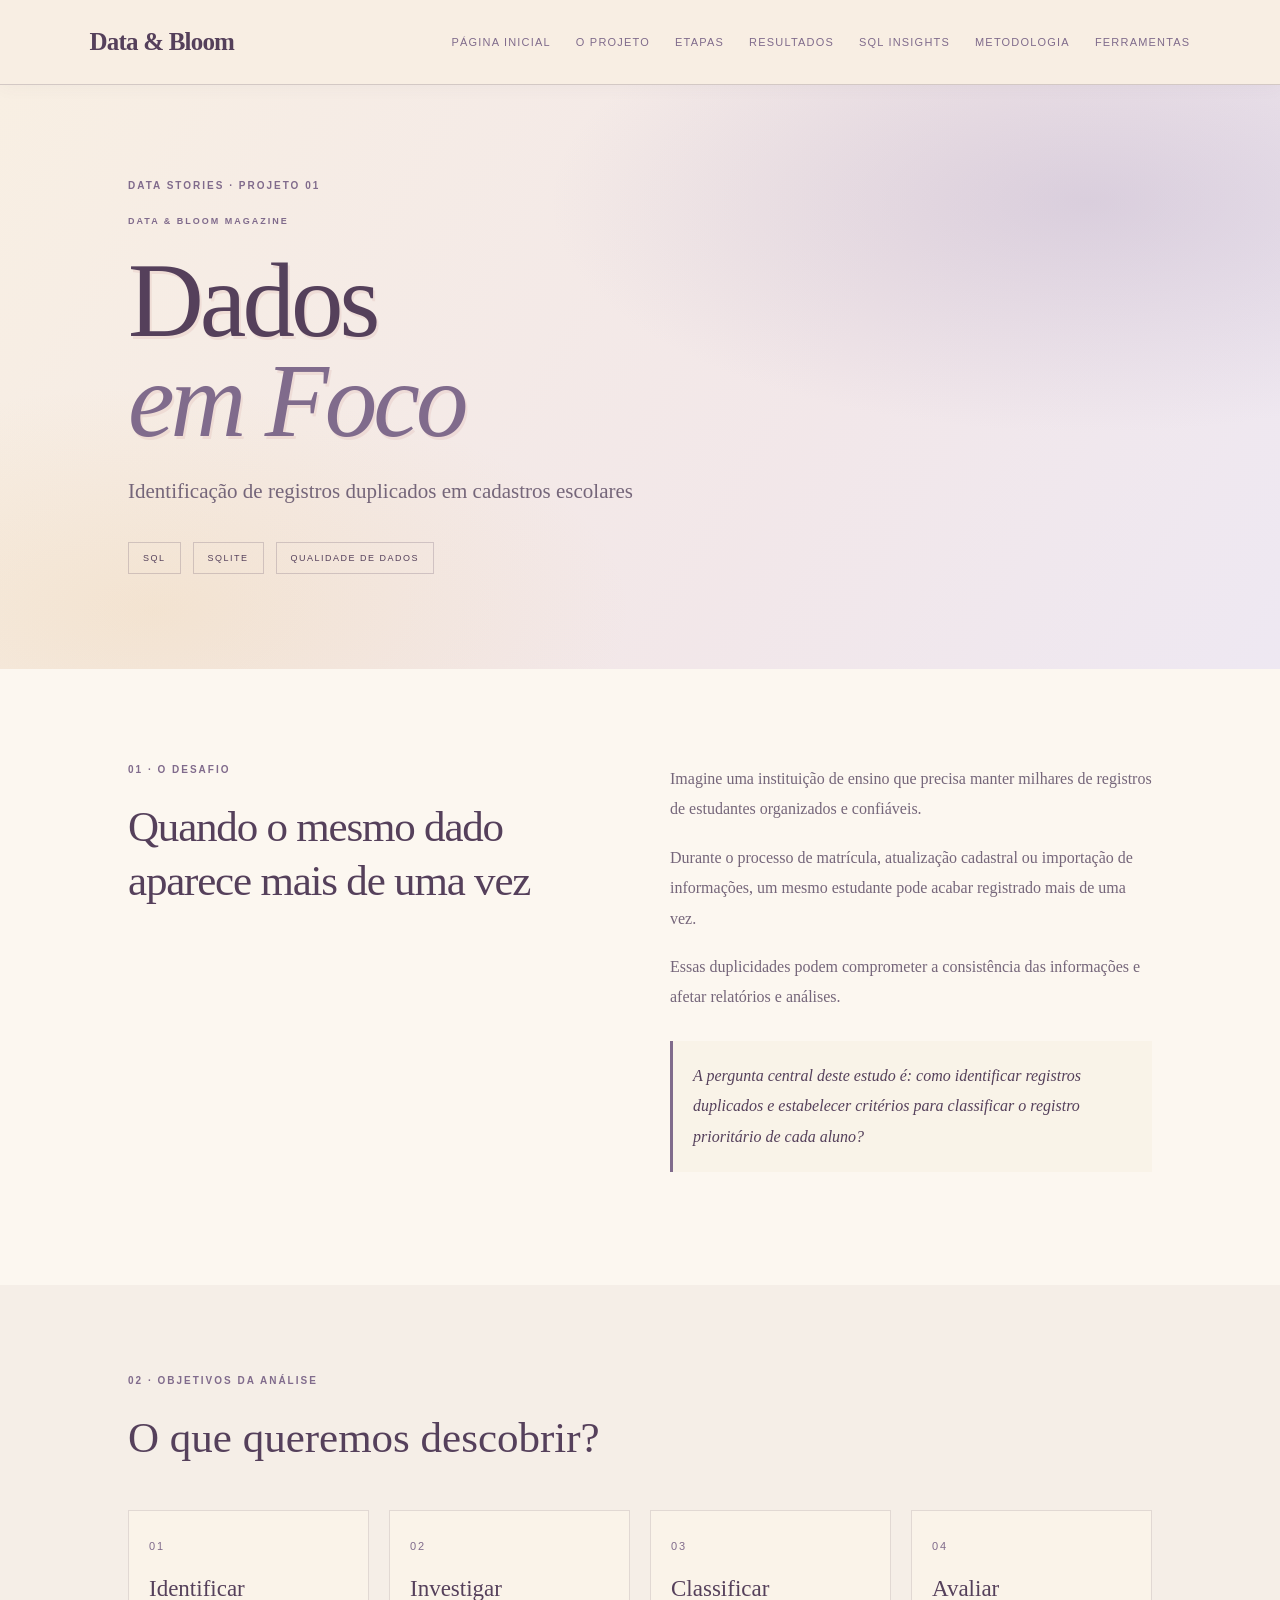
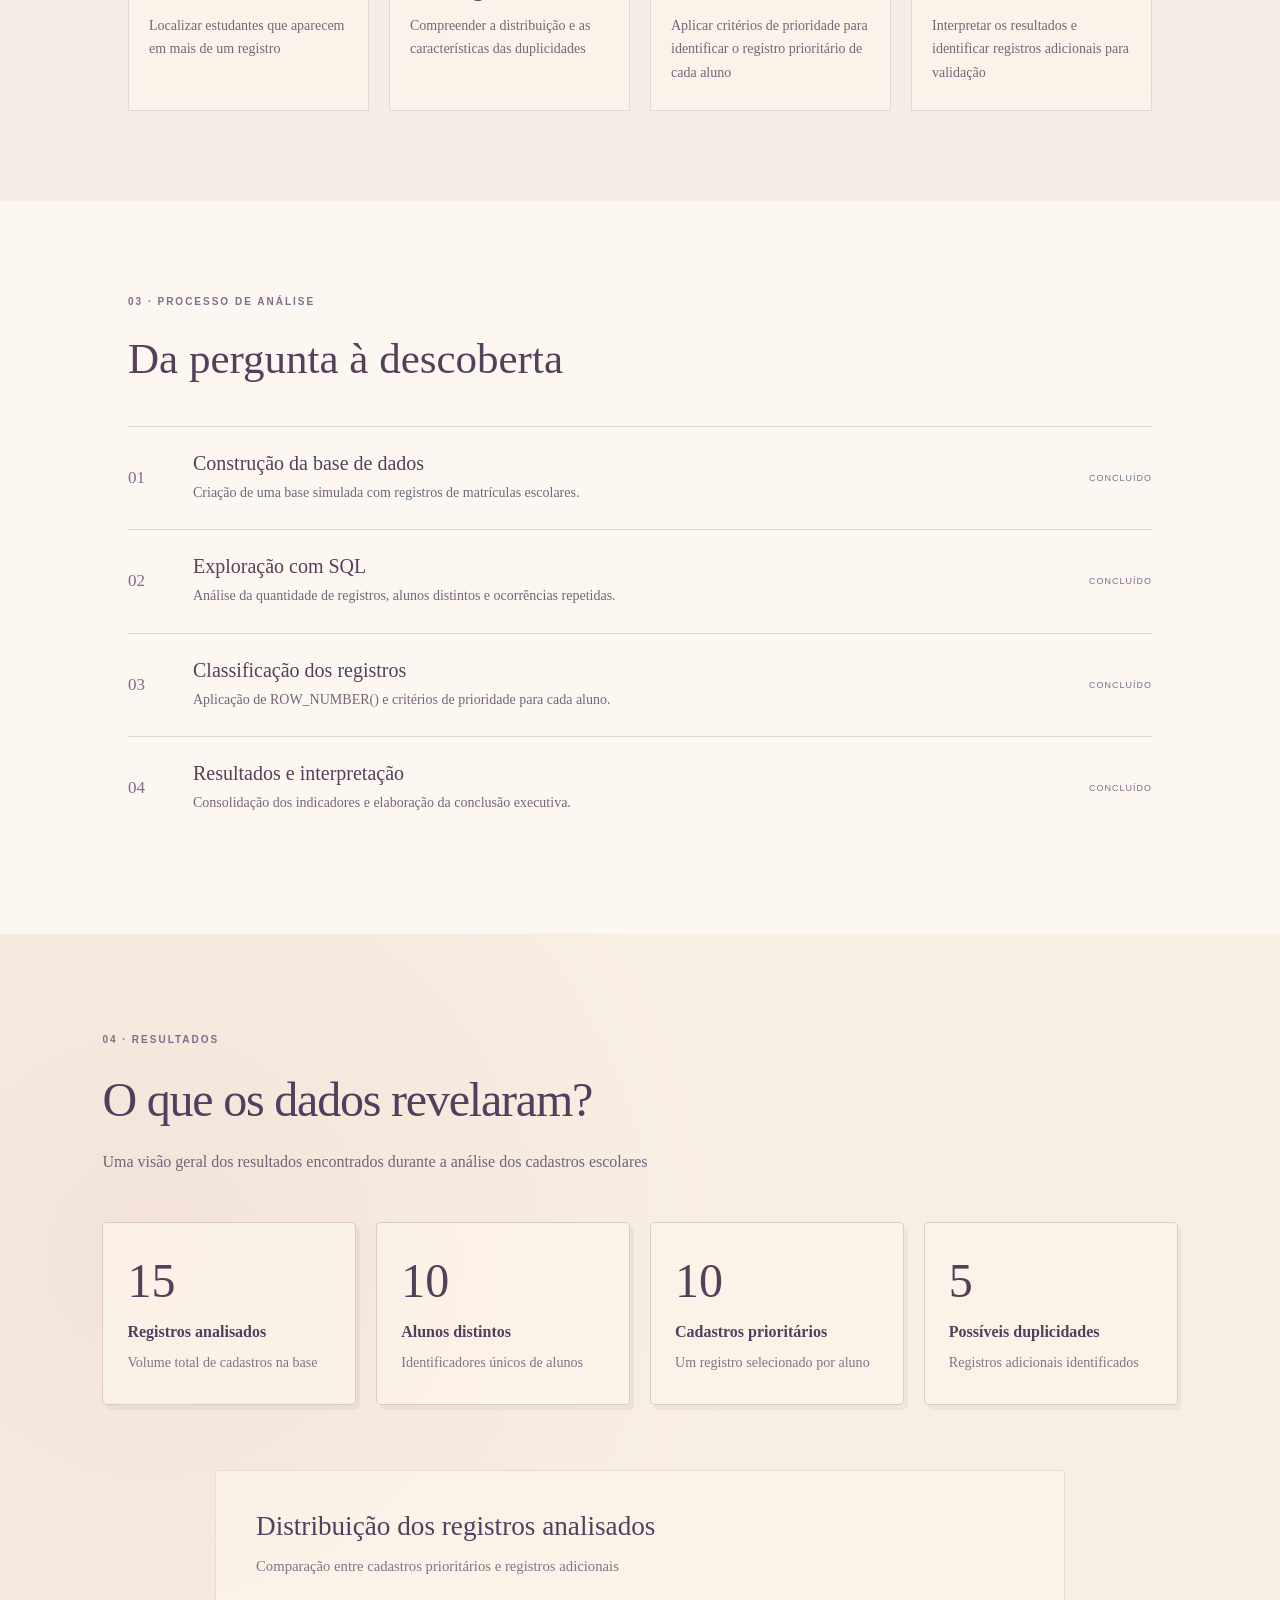
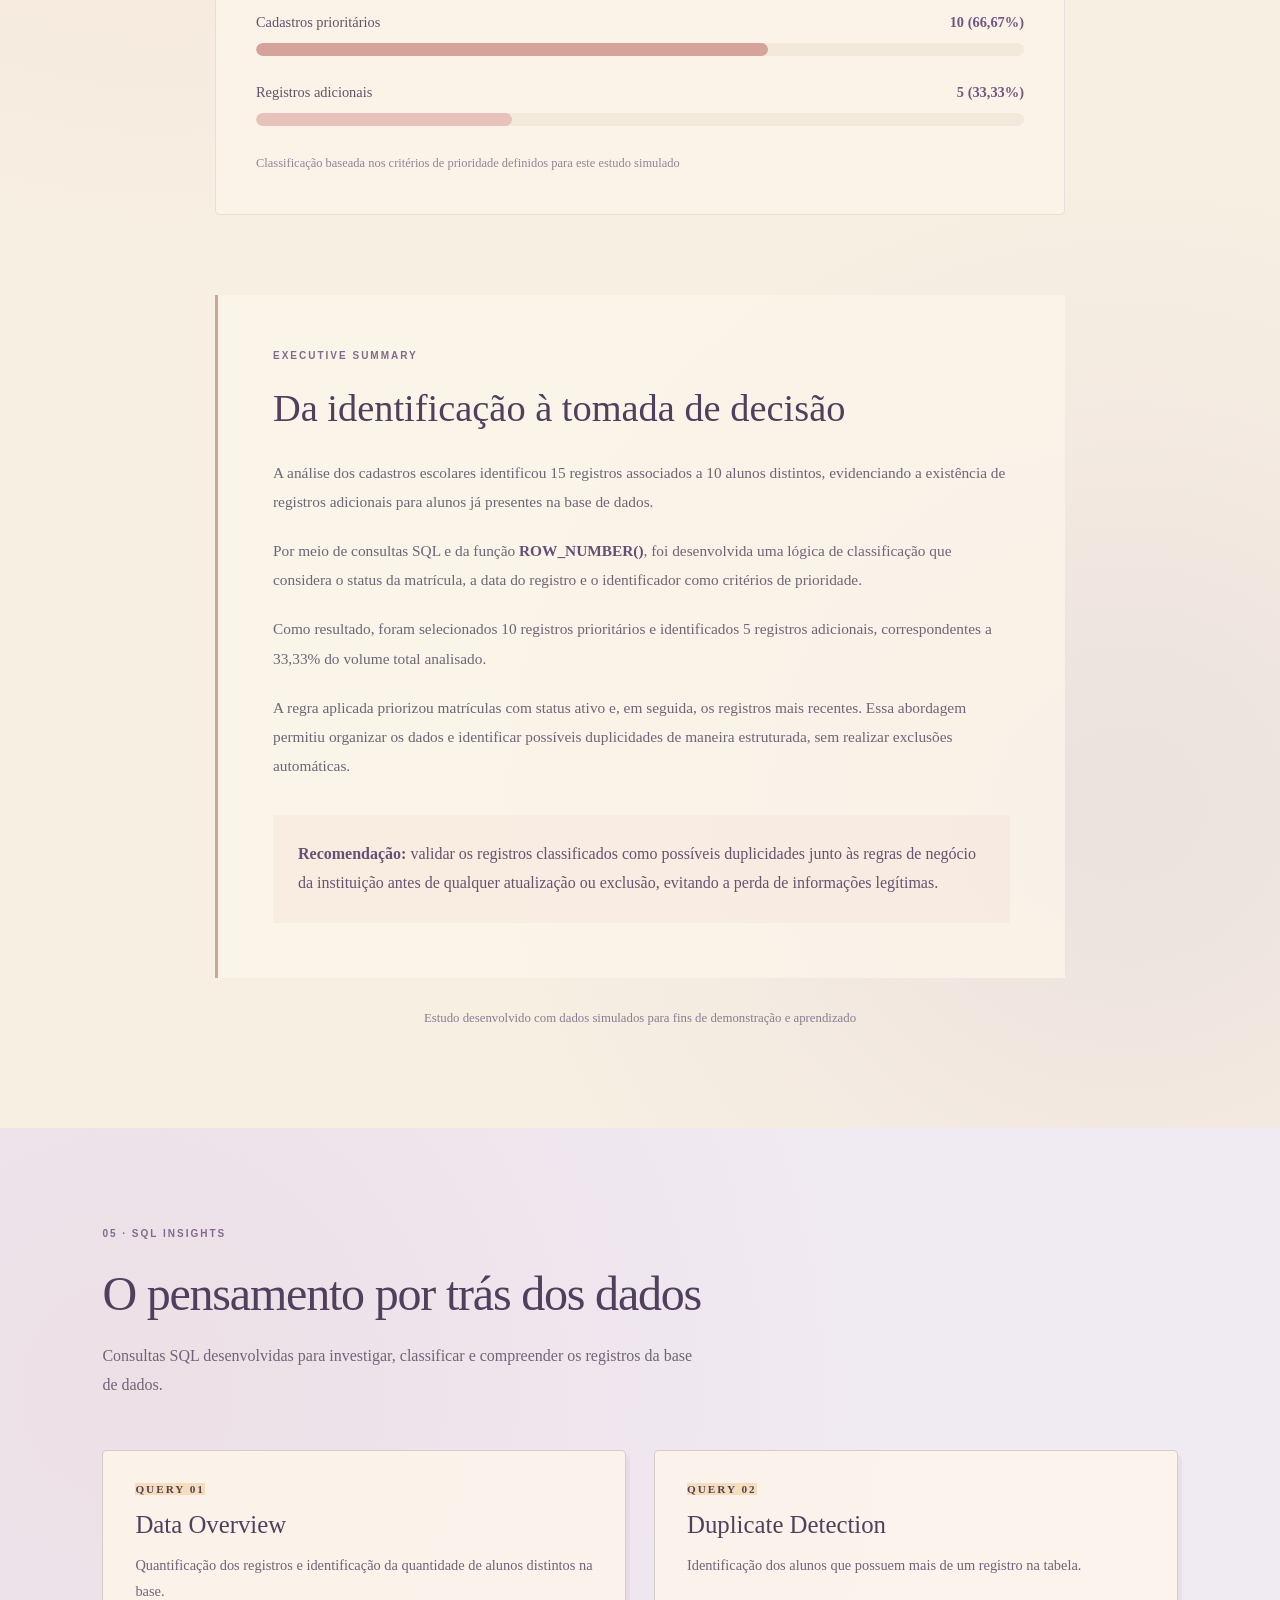
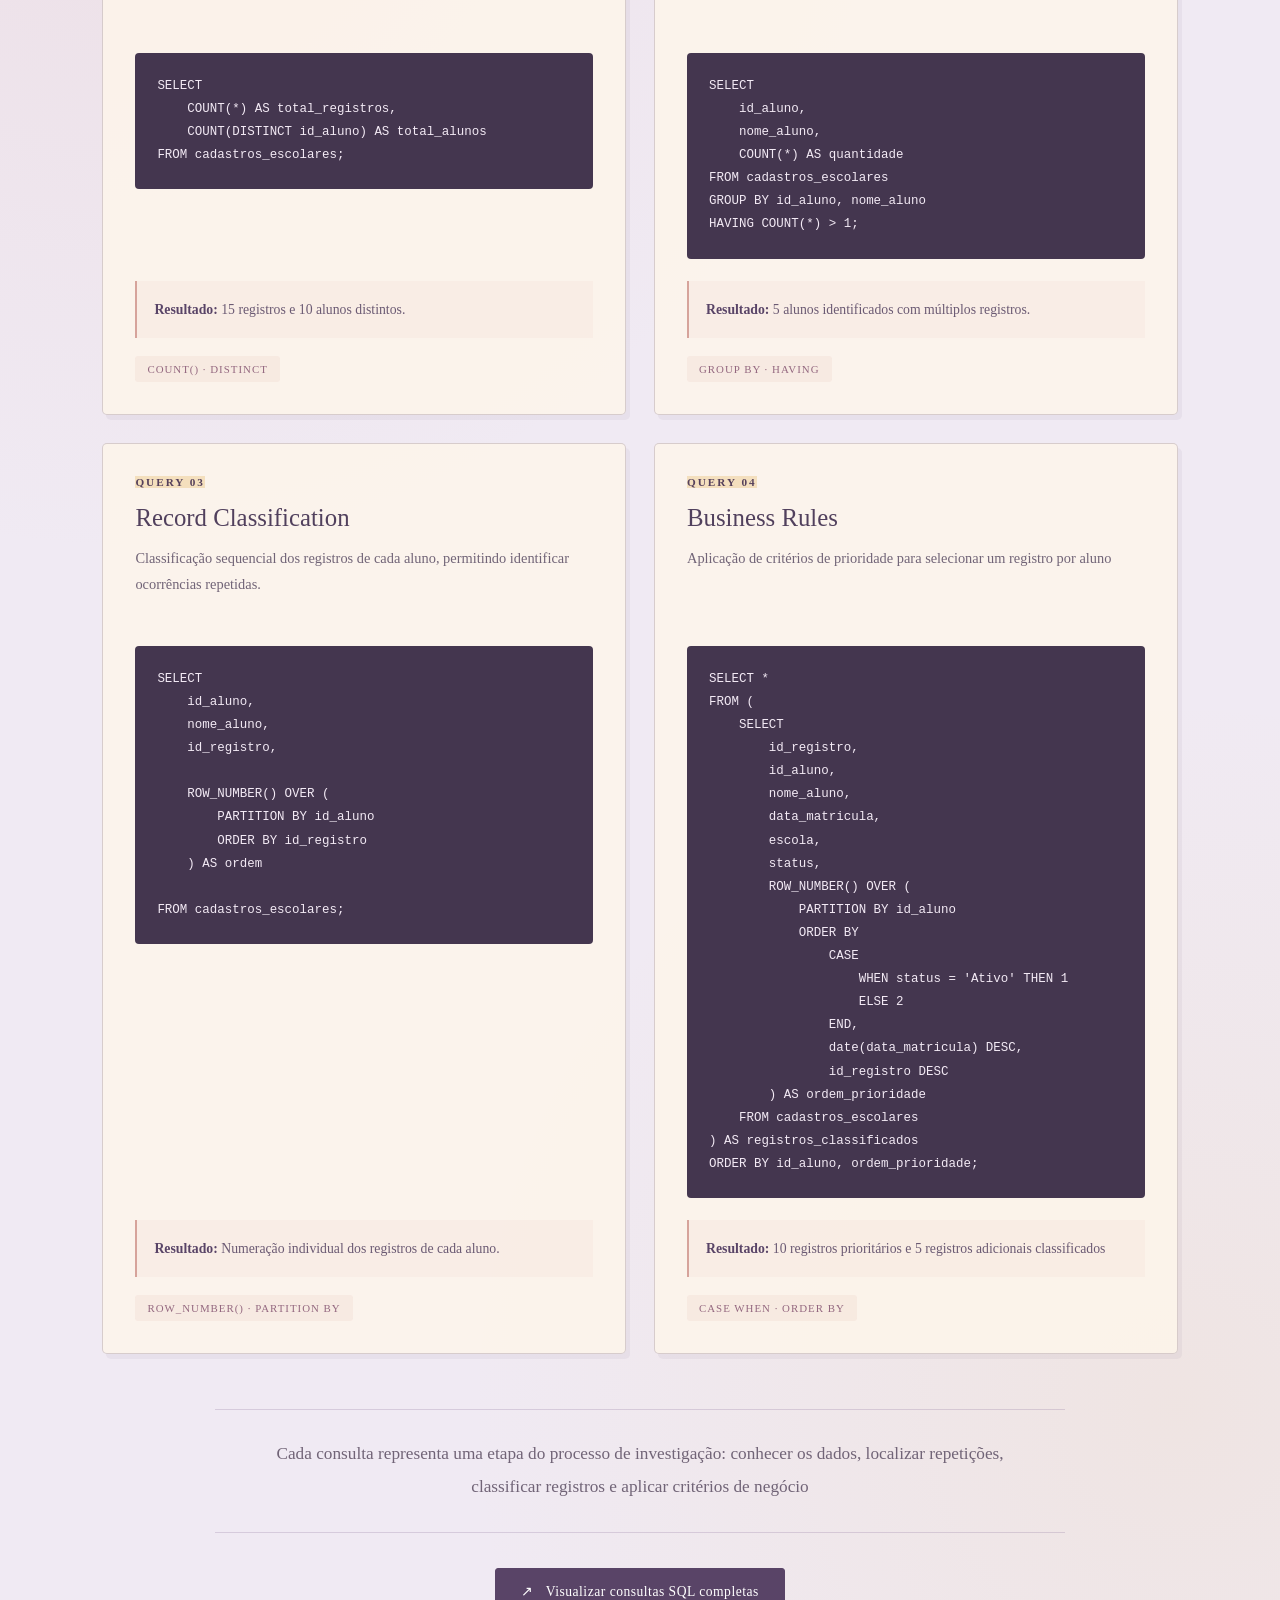
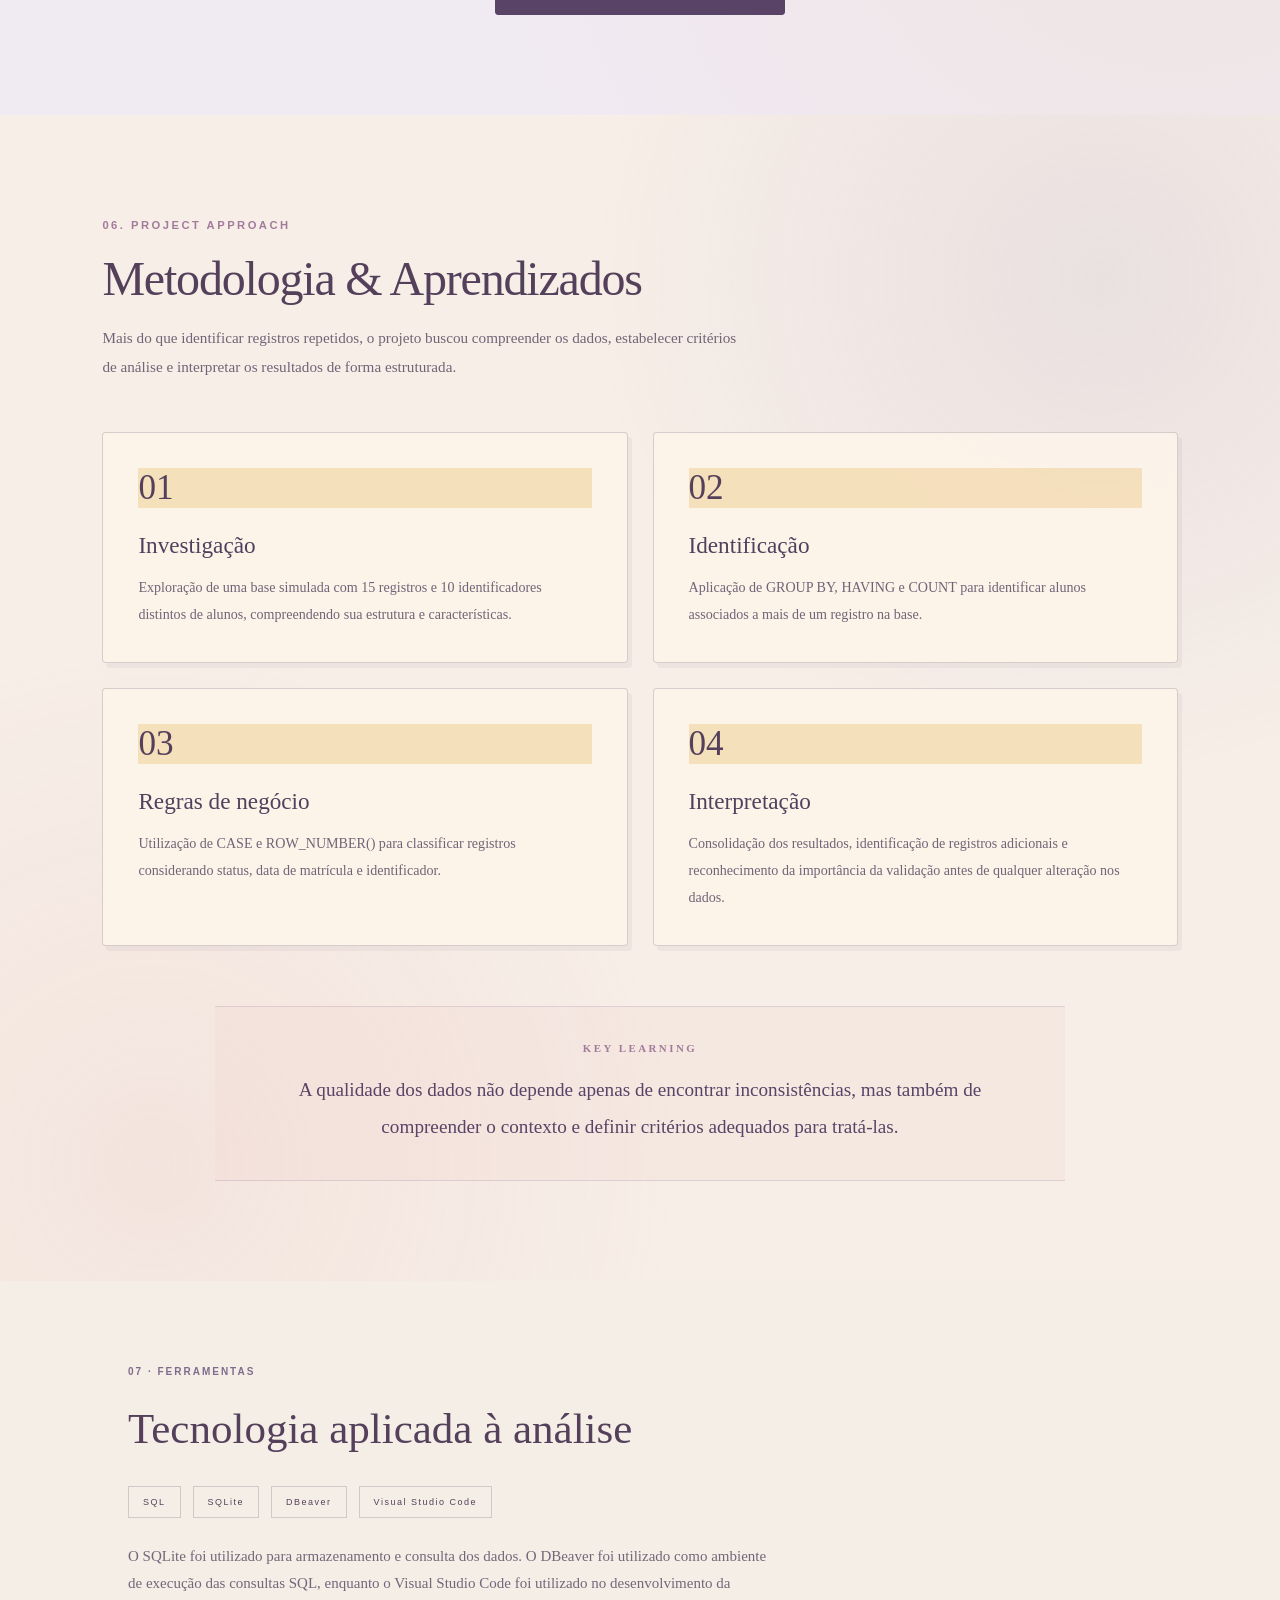
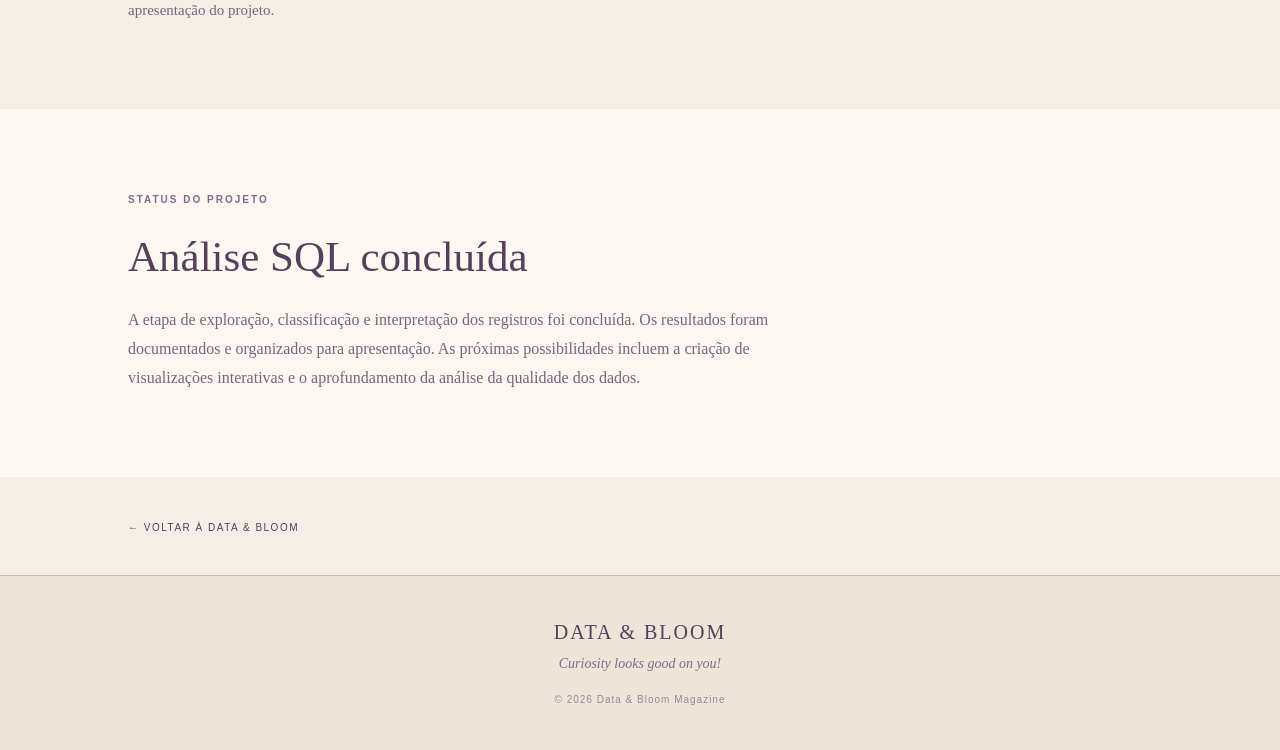
==== projeto-duplicidades.html @ 2b34f1ab "Publicação inicial do Portfolio - Data & Bloom" ====
<!DOCTYPE html>
<html lang="pt-BR">
<head>
    <meta charset="UTF-8">
    <meta name="viewport" content="width=device-width, initial-scale=1.0">

    <title>Dados em Foco | Data & Bloom</title>

    <link rel="stylesheet" href="style.css">
</head>

<body>

    <!-- CABEÇALHO -->
    <header class="header">
        <a href="index.html" class="logo">Data & Bloom</a>

        <nav class="navigation">
            <a href="index.html">Página inicial</a>
            <a href="#sobre-projeto">O projeto</a>
            <a href="#etapas">Etapas</a>
            <a href="#resultados">Resultados</a>
            <a href="#sql-insights">SQL Insights</a>
            <a href="#metodologia">Metodologia</a>
            <a href="#ferramentas">Ferramentas</a>
        </nav>
    </header>


    <main>

        <!-- ABERTURA DO PROJETO -->
        <section class="project-hero">

            <span class="section-label">
                DATA STORIES · PROJETO 01
            </span>

            <p class="project-edition">
                DATA & BLOOM MAGAZINE
            </p>

            <h1>
                Dados<br>
                <em>em Foco</em>
            </h1>

            <p class="project-hero-subtitle">
                Identificação de registros duplicados
                em cadastros escolares
            </p>

            <div class="project-meta">
                <span>SQL</span>
                <span>SQLITE</span>
                <span>QUALIDADE DE DADOS</span>
            </div>

        </section>


        <!-- APRESENTAÇÃO -->
        <section class="project-introduction" id="sobre-projeto">

            <div class="project-section-heading">
                <span class="section-label">
                    01 · O DESAFIO
                </span>

                <h2>
                    Quando o mesmo dado aparece mais de uma vez
                </h2>
            </div>

            <div class="project-text">

                <p>
                    Imagine uma instituição de ensino que precisa
                    manter milhares de registros de estudantes
                    organizados e confiáveis.
                </p>

                <p>
                    Durante o processo de matrícula, atualização
                    cadastral ou importação de informações, um
                    mesmo estudante pode acabar registrado mais
                    de uma vez.
                </p>

                <p>
                    Essas duplicidades podem comprometer a
                    consistência das informações e afetar
                    relatórios e análises.
                </p>

                <p class="project-highlight">
                    A pergunta central deste estudo é:
                    como identificar registros duplicados e
                    estabelecer critérios para classificar
                    o registro prioritário de cada aluno?
                </p>

            </div>

        </section>


        <!-- OBJETIVOS -->
        <section class="project-objectives">

            <span class="section-label">
                02 · OBJETIVOS DA ANÁLISE
            </span>

            <h2>
                O que queremos descobrir?
            </h2>

            <div class="objectives-grid">

                <article class="objective-item">
                    <span>01</span>
                    <h3>Identificar</h3>
                    <p>
                        Localizar estudantes que aparecem
                        em mais de um registro
                    </p>
                </article>

                <article class="objective-item">
                    <span>02</span>
                    <h3>Investigar</h3>
                    <p>
                        Compreender a distribuição e as
                        características das duplicidades
                    </p>
                </article>

                <article class="objective-item">
                    <span>03</span>
                    <h3>Classificar</h3>
                    <p>
                        Aplicar critérios de prioridade para
                        identificar o registro prioritário de cada aluno
                    </p>
                </article>

                <article class="objective-item">
                    <span>04</span>
                    <h3>Avaliar</h3>
                    <p>
                         Interpretar os resultados e identificar
                        registros adicionais para validação
                    </p>
                </article>

            </div>

        </section>


        <!-- ETAPAS -->
        
<!-- ETAPAS -->

<section class="project-process" id="etapas">

    <span class="section-label">
        03 · PROCESSO DE ANÁLISE
    </span>

    <h2>
        Da pergunta à descoberta
    </h2>

    <div class="process-list">

        <div class="process-item">

            <span>01</span>

            <div>
                <h3>Construção da base de dados</h3>

                <p>
                    Criação de uma base simulada com
                    registros de matrículas escolares.
                </p>
            </div>

            <small>CONCLUÍDO</small>

        </div>


        <div class="process-item">

            <span>02</span>

            <div>
                <h3>Exploração com SQL</h3>

                <p>
                    Análise da quantidade de registros,
                    alunos distintos e ocorrências repetidas.
                </p>
            </div>

            <small>CONCLUÍDO</small>

        </div>


        <div class="process-item">

            <span>03</span>

            <div>
                <h3>Classificação dos registros</h3>

                <p>
                    Aplicação de ROW_NUMBER() e critérios
                    de prioridade para cada aluno.
                </p>
            </div>

            <small>CONCLUÍDO</small>

        </div>


        <div class="process-item">

            <span>04</span>

            <div>
                <h3>Resultados e interpretação</h3>

                <p>
                    Consolidação dos indicadores e
                    elaboração da conclusão executiva.
                </p>
            </div>

            <small>CONCLUÍDO</small>

        </div>

    </div>

</section>





<!-- RESULTADOS DA ANÁLISE -->
<section class="project-results" id="resultados">

    <span class="section-label">
        04 · RESULTADOS
    </span>

    <div class="project-section-heading">
        <h2>
            O que os dados revelaram?
        </h2>

        <p>
            Uma visão geral dos resultados encontrados
            durante a análise dos cadastros escolares
        </p>
    </div>

    <!-- INDICADORES -->
    <div class="results-grid">

        <article class="result-card">
            <span class="result-number">15</span>
            <h3>Registros analisados</h3>
            <p>Volume total de cadastros na base</p>
        </article>

        <article class="result-card">
            <span class="result-number">10</span>
            <h3>Alunos distintos</h3>
            <p>Identificadores únicos de alunos</p>
        </article>

        <article class="result-card">
            <span class="result-number">10</span>
            <h3>Cadastros prioritários</h3>
            <p>Um registro selecionado por aluno</p>
        </article>

        <article class="result-card">
            <span class="result-number">5</span>
            <h3>Possíveis duplicidades</h3>
            <p>Registros adicionais identificados</p>
        </article>

    </div>

    <!-- DISTRIBUIÇÃO DOS REGISTROS -->
    <div class="results-chart">

        <h3>Distribuição dos registros analisados</h3>

        <p>
            Comparação entre cadastros prioritários
            e registros adicionais
        </p>

        <div class="chart-item">

            <div class="chart-label">
                <span>Cadastros prioritários</span>
                <strong>10 (66,67%)</strong>
            </div>

            <div class="chart-track">
                <div class="chart-bar chart-primary"></div>
            </div>

        </div>

        <div class="chart-item">

            <div class="chart-label">
                <span>Registros adicionais</span>
                <strong>5 (33,33%)</strong>
            </div>

            <div class="chart-track">
                <div class="chart-bar chart-secondary"></div>
            </div>

        </div>

        <small>
            Classificação baseada nos critérios de prioridade
            definidos para este estudo simulado
        </small>

    </div>

    <!-- CONCLUSÃO EXECUTIVA -->
    <div class="executive-summary">

        <span class="section-label">
            EXECUTIVE SUMMARY
        </span>

        <h2>
            Da identificação à tomada de decisão
        </h2>

        <p>
            A análise dos cadastros escolares identificou
            15 registros associados a 10 alunos distintos,
            evidenciando a existência de registros adicionais
            para alunos já presentes na base de dados.
        </p>

        <p>
            Por meio de consultas SQL e da função
            <strong>ROW_NUMBER()</strong>, foi desenvolvida
            uma lógica de classificação que considera o
            status da matrícula, a data do registro e o
            identificador como critérios de prioridade.
        </p>

        <p>
            Como resultado, foram selecionados 10 registros
            prioritários e identificados 5 registros adicionais,
            correspondentes a 33,33% do volume total analisado.
        </p>

        <p>
            A regra aplicada priorizou matrículas com status
            ativo e, em seguida, os registros mais recentes.
            Essa abordagem permitiu organizar os dados e
            identificar possíveis duplicidades de maneira
            estruturada, sem realizar exclusões automáticas.
        </p>

        <div class="project-highlight">
            <strong>Recomendação:</strong>
            validar os registros classificados como possíveis
            duplicidades junto às regras de negócio da
            instituição antes de qualquer atualização ou
            exclusão, evitando a perda de informações legítimas.
        </div>

    </div>

    <p class="results-note">
        Estudo desenvolvido com dados simulados para fins
        de demonstração e aprendizado
    </p>

</section>




<!-- SQL INSIGHTS -->
<section class="sql-insights" id="sql-insights">

    <span class="section-label">
        05 · SQL INSIGHTS
    </span>

    <div class="project-section-heading">

        <h2>
            O pensamento por trás dos dados
        </h2>

        <p>
            Consultas SQL desenvolvidas para investigar,
            classificar e compreender os registros da
            base de dados.
        </p>

    </div>

    <div class="sql-insights-grid">

        <!-- CONSULTA 01 -->
        <article class="sql-card">

            <span class="sql-card-number">QUERY 01</span>

            <h3>Data Overview</h3>

            <p>
                Quantificação dos registros e identificação
                da quantidade de alunos distintos na base.
            </p>

            <pre><code>SELECT
    COUNT(*) AS total_registros,
    COUNT(DISTINCT id_aluno) AS total_alunos
FROM cadastros_escolares;</code></pre>

            <div class="sql-card-result">
                <strong>Resultado:</strong>
                15 registros e 10 alunos distintos.
            </div>

            <span class="sql-technique">
                COUNT() · DISTINCT
            </span>

        </article>


        <!-- CONSULTA 02 -->
        <article class="sql-card">

            <span class="sql-card-number">QUERY 02</span>

            <h3>Duplicate Detection</h3>

            <p>
                Identificação dos alunos que possuem
                mais de um registro na tabela.
            </p>

            <pre><code>SELECT
    id_aluno,
    nome_aluno,
    COUNT(*) AS quantidade
FROM cadastros_escolares
GROUP BY id_aluno, nome_aluno
HAVING COUNT(*) > 1;</code></pre>

            <div class="sql-card-result">
                <strong>Resultado:</strong>
                5 alunos identificados com múltiplos registros.
            </div>

            <span class="sql-technique">
                GROUP BY · HAVING
            </span>

        </article>


        <!-- CONSULTA 03 -->
        <article class="sql-card">

            <span class="sql-card-number">QUERY 03</span>

            <h3>Record Classification</h3>

            <p>
                Classificação sequencial dos registros
                de cada aluno, permitindo identificar
                ocorrências repetidas.
            </p>

            <pre><code>SELECT
    id_aluno,
    nome_aluno,
    id_registro,

    ROW_NUMBER() OVER (
        PARTITION BY id_aluno
        ORDER BY id_registro
    ) AS ordem

FROM cadastros_escolares;</code></pre>

            <div class="sql-card-result">
                <strong>Resultado:</strong>
                Numeração individual dos registros
                de cada aluno.
            </div>

            <span class="sql-technique">
                ROW_NUMBER() · PARTITION BY
            </span>

        </article>


        <!-- CONSULTA 04 -->
        <article class="sql-card">

            <span class="sql-card-number">QUERY 04</span>

            <h3>Business Rules</h3>

            <p>
                Aplicação de critérios de prioridade
                para selecionar um registro por aluno
            </p>

            <pre><code>SELECT *
FROM (
    SELECT
        id_registro,
        id_aluno,
        nome_aluno,
        data_matricula,
        escola,
        status,
        ROW_NUMBER() OVER (
            PARTITION BY id_aluno
            ORDER BY
                CASE
                    WHEN status = 'Ativo' THEN 1
                    ELSE 2
                END,
                date(data_matricula) DESC,
                id_registro DESC
        ) AS ordem_prioridade
    FROM cadastros_escolares
) AS registros_classificados
ORDER BY id_aluno, ordem_prioridade;</code></pre>

            <div class="sql-card-result">
                <strong>Resultado:</strong>
                10 registros prioritários e 5 registros
                adicionais classificados
            </div>

            <span class="sql-technique">
                CASE WHEN · ORDER BY
            </span>

        </article>

    </div>

    <div class="sql-insights-footer">

        <p>
            Cada consulta representa uma etapa do processo
            de investigação: conhecer os dados, localizar
            repetições, classificar registros e aplicar
            critérios de negócio
        </p>

    </div>


    <div class="sql-download">
        <a href="consultas-sql.html">
            <span>↗</span>
                Visualizar consultas SQL completas
        </a>
    </div>

</section>



<!-- METODOLOGIA E APRENDIZADOS -->

<section class="methodology-section" id="metodologia">

    <span class="section-label">06. PROJECT APPROACH</span>

    <div class="methodology-heading">
        <h2>Metodologia & Aprendizados</h2>

        <p>
            Mais do que identificar registros repetidos,
            o projeto buscou compreender os dados, estabelecer
            critérios de análise e interpretar os resultados
            de forma estruturada.
        </p>
    </div>


    <div class="methodology-grid">

        <article class="methodology-card">

            <span class="methodology-number">01</span>

            <h3>Investigação</h3>

            <p>
                Exploração de uma base simulada com 15 registros
                e 10 identificadores distintos de alunos,
                compreendendo sua estrutura e características.
            </p>

        </article>


        <article class="methodology-card">

            <span class="methodology-number">02</span>

            <h3>Identificação</h3>

            <p>
                Aplicação de GROUP BY, HAVING e COUNT para
                identificar alunos associados a mais de
                um registro na base.
            </p>

        </article>


        <article class="methodology-card">

            <span class="methodology-number">03</span>

            <h3>Regras de negócio</h3>

            <p>
                Utilização de CASE e ROW_NUMBER() para
                classificar registros considerando status,
                data de matrícula e identificador.
            </p>

        </article>


        <article class="methodology-card">

            <span class="methodology-number">04</span>

            <h3>Interpretação</h3>

            <p>
                Consolidação dos resultados, identificação
                de registros adicionais e reconhecimento
                da importância da validação antes de
                qualquer alteração nos dados.
            </p>

        </article>

    </div>


    <div class="methodology-learning">

        <span>KEY LEARNING</span>

        <p>
            A qualidade dos dados não depende apenas de
            encontrar inconsistências, mas também de
            compreender o contexto e definir critérios
            adequados para tratá-las.
        </p>

    </div>

</section>





        <!-- FERRAMENTAS -->
        
<section class="project-tools" id="ferramentas">

    <span class="section-label">
        07 · FERRAMENTAS
    </span>

    <h2>
        Tecnologia aplicada à análise
    </h2>

    <div class="project-tools-list">
        <span>SQL</span>
        <span>SQLite</span>
        <span>DBeaver</span>
        <span>Visual Studio Code</span>
    </div>

    <p>
        O SQLite foi utilizado para armazenamento e consulta
        dos dados. O DBeaver foi utilizado como ambiente
        de execução das consultas SQL, enquanto o Visual
        Studio Code foi utilizado no desenvolvimento
        da apresentação do projeto.
    </p>

</section>



        <!-- STATUS -->
       
<section class="project-progress">

    <span class="section-label">
        STATUS DO PROJETO
    </span>

    <h2>
        Análise SQL concluída
    </h2>

    <p>
        A etapa de exploração, classificação e interpretação
        dos registros foi concluída. Os resultados foram
        documentados e organizados para apresentação.
        As próximas possibilidades incluem a criação de
        visualizações interativas e o aprofundamento
        da análise da qualidade dos dados.
    </p>

</section>



        <!-- VOLTAR -->
        <div class="project-back">
            <a href="index.html#projetos">
                ← VOLTAR À DATA & BLOOM
            </a>
        </div>

    </main>


    <!-- RODAPÉ -->
    <footer class="footer">

        <p>DATA & BLOOM</p>

        <span>
            Curiosity looks good on you!
        </span>

        <small>
            © 2026 Data & Bloom Magazine
        </small>

    </footer>

    <script src="script.js"></script>

</body>
</html>
---- style.css ----
/* =========================================
   DATA & BLOOM MAGAZINE
   ESTILO EDITORIAL
========================================= */


/* 1. CORES E VARIÁVEIS */

:root {
    /* DATA & BLOOM — CREATIVE EDITORIAL PALETTE */
    --paper: #F8EFE3;
    --paper-lilac: #F1EAF3;
    --paper-light: #FCF7F0;
    --paper-soft: #F5EEE7;
    --paper-cream: #F8EFE3;
    --paper-warm: #F7E9E1;
    --paper-rose: #F3E1DE;
    --paper-sand: #EEE4D8;
    --paper-cover: #F8EFE3;
    --paper-soft-rose: #F4E7E4;
    --paper-highlight: #FFF9F0;

    /* CORES DE IDENTIDADE */
    --lilac: #A99ABF;
    --lilac-dark: #8F7FA8;
    --rose: #DDAEAA;
    --dusty-rose: #DDAEAA;
    --butter-gold: #E8BD72;
    --sage: #8B9B83;

    /* TIPOGRAFIA E CONTRASTE */
    --mauve: #806B8C;
    --plum: #55405B;
    --ink: #55405B;
    --white: #FFF9F0;
}


/* 2. CONFIGURAÇÕES GERAIS */

* {
    margin: 0;
    padding: 0;
    box-sizing: border-box;
}

html {
    scroll-behavior: smooth;
    scroll-padding-top: 90px;
}

body {
    position: relative;
    min-height: 100vh;

    background-color: var(--paper);
    color: var(--ink);

    font-family: Georgia, "Times New Roman", serif;

    overflow-x: hidden;
}


/* TEXTURA DE PAPEL / REVISTA ANTIGA */

body::before {
    content: "";

    position: fixed;
    inset: 0;

    pointer-events: none;
    z-index: 10;

    opacity: 0.48;

    background-image:

        radial-gradient(
            ellipse,
            rgba(230, 193, 185, 0.18) 0.6px,
            transparent 1.5px
        ),

        repeating-linear-gradient(
            0deg,
            rgba(230, 193, 185, 0.055) 0px,
            rgba(148, 116, 143, 0.045) 1px,
            transparent 1px,
            transparent 4px
        ),

        radial-gradient(
            ellipse at 20% 30%,
            rgba(230, 193, 185, 0.15),
            transparent 45%
        ),

        radial-gradient(
            ellipse at 80% 75%,
            rgba(231, 194, 186, 0.13),
            transparent 40%
        );

    background-size:
        7px 7px,
        auto,
        100% 100%,
        100% 100%;

    mix-blend-mode: multiply;
}


/* 3. CABEÇALHO */

.header {
    width: 100%;

    min-height: 85px;
    padding: 20px 7%;

    display: flex;
    align-items: center;
    justify-content: space-between;

    gap: 25px;

    background-color: rgba(250, 245, 248, 0.88);

    border-bottom: 1px solid rgba(85, 64, 91, 0.15);

    position: relative;
    z-index: 2;
}

.logo {
    color: var(--plum);

    font-size: 25px;
    font-weight: normal;

    text-decoration: none;
    letter-spacing: 1px;
}

.navigation {
    display: flex;
    align-items: center;
    flex-wrap: wrap;

    gap: 25px;
}

.navigation a {
    color: var(--mauve);

    font-family: Arial, sans-serif;
    font-size: 10px;

    letter-spacing: 1.5px;
    text-transform: uppercase;

    text-decoration: none;

    transition: color 0.3s ease;
}

.navigation a:hover {
    color: var(--plum);
}


/* 4. CAPA */

.cover {
    min-height: 620px;

    padding: 100px 10% 85px;

    position: relative;

    display: flex;
    align-items: center;

    overflow: hidden;

    background:
        radial-gradient(
            ellipse at 75% 35%,
            rgba(230, 193, 185, 0.42),
            transparent 45%
        ),
        linear-gradient(
            120deg,
            var(--paper-rose),
            var(--paper-soft) 55%,
            var(--rose)
        );
}

.cover-content {
    width: 60%;
    max-width: 650px;

    position: relative;
    z-index: 1;
}

.cover-label {
    display: block;

    margin-bottom: 28px;

    color: var(--mauve);

    font-family: Arial, sans-serif;
    font-size: 10px;

    letter-spacing: 3px;
}

.cover h1 {
    color: var(--plum);

    font-size: clamp(65px, 9vw, 115px);
    line-height: 0.95;

    font-weight: normal;
    letter-spacing: -5px;
}

.cover h1 span {
    color: var(--mauve);
    font-style: italic;
}

.cover-subtitle {
    margin-top: 30px;

    color: var(--plum);

    font-size: 21px;
    line-height: 1.5;
}

.cover-description {
    max-width: 430px;

    margin-top: 15px;

    color: #78677C;

    font-size: 16px;
    line-height: 1.8;
}

.cover-link {
    display: inline-block;

    margin-top: 35px;
    padding-bottom: 7px;

    color: var(--plum);

    font-family: Arial, sans-serif;
    font-size: 10px;

    letter-spacing: 2px;
    text-decoration: none;

    border-bottom: 1px solid var(--mauve);
}

.cover-link:hover {
    color: var(--mauve);
}

.cover-signature {
    position: absolute;

    bottom: 30px;
    left: 10%;

    color: var(--mauve);

    font-size: 14px;
    font-style: italic;
}


/* ELEMENTOS DECORATIVOS DA CAPA */

.cover-art {
    width: 340px;
    height: 340px;

    position: absolute;

    right: 12%;
    top: 50%;

    transform: translateY(-50%);
}

.cover-circle {
    width: 280px;
    height: 280px;

    position: absolute;

    top: 20px;
    left: 20px;

    border: 1px solid rgba(85, 64, 91, 0.45);
    border-radius: 50%;
}

.cover-circle::before {
    content: "";

    position: absolute;

    width: 210px;
    height: 210px;

    top: 34px;
    left: 34px;

    border: 1px solid rgba(85, 64, 91, 0.35);
    border-radius: 50%;
}

.cover-circle::after {
    content: "";

    position: absolute;

    width: 135px;
    height: 135px;

    top: 72px;
    left: 72px;

    background: rgba(216, 185, 199, 0.45);
    border-radius: 50%;
}

.cover-line {
    width: 1px;
    height: 330px;

    position: absolute;

    top: 0;
    left: 170px;

    background: rgba(85, 64, 91, 0.4);

    transform: rotate(45deg);
}

.cover-small-circle {
    width: 35px;
    height: 35px;

    position: absolute;

    top: 55px;
    right: 25px;

    background: var(--rose);
    border-radius: 50%;
}

.cover-number {
    position: absolute;

    bottom: 20px;
    right: 0;

    color: var(--mauve);

    font-size: 14px;
    letter-spacing: 3px;
}


/* 5. EDITORIAL / SOBRE MIM */

.editorial-note {
    padding: 105px 10%;

    background-color: var(--paper-light);

    display: flex;
    justify-content: center;
}

.editorial-content {
    width: 100%;
    max-width: 850px;
}

.section-label {
    display: block;

    margin-bottom: 25px;

    color: var(--mauve);

    font-family: Arial, sans-serif;
    font-size: 10px;

    letter-spacing: 2.5px;
}

.editorial-content h2 {
    max-width: 780px;

    margin-bottom: 30px;

    color: var(--plum);

    font-size: clamp(30px, 4vw, 46px);
    line-height: 1.25;

    font-weight: normal;
}

.editorial-content p {
    max-width: 750px;

    margin-bottom: 18px;

    color: #75667A;

    font-size: 17px;
    line-height: 1.9;
}

.editorial-content .editorial-signature {
    margin-top: 35px;

    color: var(--mauve);

    font-style: italic;
    font-size: 18px;
}


/* 6. ÁREA DOS CARTÕES */

.magazine-sections {
    width: 100%;

    padding: 90px 7%;

    display: grid;

    grid-template-columns: repeat(2, minmax(0, 1fr));

    gap: 30px;

    align-items: stretch;

    background-color: var(--paper-soft);
}


/* 7. ESTILO GERAL DOS CARTÕES */

.magazine-card {
    width: 100%;
    min-height: 480px;

    height: 100%;

    padding: 45px 38px;

    box-sizing: border-box;

    display: flex;
    flex-direction: column;
    justify-content: flex-start;

    background-color: rgba(253, 245, 234, 0.78);

    border: 1px solid rgba(85, 64, 91, 0.20);

    position: relative;
}

.card-label {
    display: block;

    margin-bottom: 30px;

    color: var(--mauve);

    font-family: Arial, sans-serif;
    font-size: 10px;

    letter-spacing: 2.5px;
}

.magazine-card h3 {
    margin-bottom: 20px;

    color: var(--plum);

    font-size: 36px;
    line-height: 1.35;

    font-weight: normal;
}

.magazine-card > p {
    margin-bottom: 16px;

    color: #75667A;

    font-size: 17px;
    line-height: 1.7;
}


/* 8. DATA STORIES */

.project-card {
    background-color: rgba(253, 245, 234, 0.78);
}

.project-status {
    margin-top: auto;

    padding-top: 20px;

    border-top: 1px solid rgba(73, 57, 77, 0.18);

    color: var(--mauve);

    font-family: Arial, sans-serif;
    font-size: 10px;

    line-height: 1.7;
    letter-spacing: 1.5px;
}


/* 9. TOOLBOX */

.toolbox-card {
    background-color: rgba(253, 245, 234, 0.88);
}

.tool-category {
    margin-top: 22px;

    padding-top: 15px;

    border-top: 1px solid rgba(73, 57, 77, 0.18);
}

.tool-category h4 {
    color: var(--mauve);

    font-family: Arial, sans-serif;
    font-size: 9px;

    letter-spacing: 1.5px;
    font-weight: normal;
}

.tool-category p {
    margin-top: 7px;

    color: var(--plum);

    font-size: 16px;
    line-height: 1.8;
}

.toolbox-card .project-status {
    margin-top: 25px;
}


/* 10. CONTATO */

.contact-card {
    grid-column: 1 / -1;

    min-height: 300px;

    background: linear-gradient(
        145deg,
        var(--paper-rose),
        var(--lilac-dark)
    );

    border: 1px solid rgba(73, 57, 77, 0.22);
}

.contact-card h3 {
    max-width: 700px;
}

.contact-card > p {
    max-width: 750px;
}

.contact-signature {
    margin-top: 25px;

    padding-top: 20px;

    border-top: 1px solid rgba(73, 57, 77, 0.18);
}

.contact-signature span {
    color: var(--mauve);

    font-family: Arial, sans-serif;
    font-size: 9px;

    letter-spacing: 2px;
}

.contact-signature h4 {
    margin-top: 10px;

    color: var(--plum);

    font-size: 25px;
    font-weight: normal;
}

.contact-signature p {
    margin-top: 5px;

    color: var(--mauve);

    font-size: 13px;
    font-style: italic;
}


/* 11. RODAPÉ */

.footer {
    padding: 45px 7%;

    display: flex;
    flex-direction: column;
    align-items: center;

    gap: 12px;

    text-align: center;

    background-color: var(--paper-sand);

    border-top: 1px solid rgba(85, 64, 91, 0.15);
}

.footer p {
    color: var(--plum);

    font-size: 20px;
    letter-spacing: 2px;
}

.footer span {
    color: var(--mauve);

    font-size: 14px;
    font-style: italic;
}

.footer small {
    margin-top: 10px;

    color: #98869A;

    font-family: Arial, sans-serif;
    font-size: 10px;

    letter-spacing: 1px;
}


/* 12. RESPONSIVIDADE - TABLETS */

@media (max-width: 900px) {

    .header {
        padding: 20px 5%;
    }

    .navigation {
        gap: 15px;
    }

    .cover {
        padding-left: 7%;
        padding-right: 7%;
    }

    .cover-art {
        right: 5%;
        transform: translateY(-50%) scale(0.8);
    }

    .magazine-sections {
        padding: 65px 5%;
        gap: 20px;
    }

    .magazine-card {
        padding: 35px 28px;
    }

    .magazine-card h3 {
        font-size: 30px;
    }
}


/* 13. RESPONSIVIDADE - CELULARES */

@media (max-width: 650px) {

    .header {
        flex-direction: column;
        align-items: center;

        padding: 20px 5%;
    }

    .navigation {
        justify-content: center;
        gap: 12px 18px;
    }

    .navigation a {
        font-size: 9px;
    }

    .cover {
        min-height: 600px;

        padding: 75px 8% 100px;

        align-items: flex-start;
    }

    .cover-content {
        width: 100%;
    }

    .cover h1 {
        font-size: 72px;
    }

    .cover-subtitle {
        font-size: 18px;
    }

    .cover-description {
        font-size: 15px;
    }

    .cover-art {
        width: 180px;
        height: 180px;

        top: auto;
        right: 5%;
        bottom: 45px;

        transform: scale(0.55);
        transform-origin: bottom right;

        opacity: 0.65;
    }

    .cover-signature {
        left: 8%;
        bottom: 25px;

        font-size: 12px;
    }

    .editorial-note {
        padding: 75px 8%;
    }

    .editorial-content h2 {
        font-size: 32px;
    }

    .editorial-content p {
        font-size: 16px;
    }

    .magazine-sections {
        grid-template-columns: 1fr;

        padding: 55px 7%;
    }

    .magazine-card {
        min-height: auto;
        height: auto;

        padding: 35px 28px;
    }

    .magazine-card h3 {
        font-size: 30px;
    }

    .contact-card {
        grid-column: auto;
    }

    .project-status {
        margin-top: 25px;
    }

    .footer {
        padding: 35px 7%;
    }

}



/* =========================================
   PÁGINA INDIVIDUAL DE PROJETO
========================================= */


/* ABERTURA */

.project-hero {
    min-height: 500px;
    padding: 95px 10%;

    display: flex;
    flex-direction: column;
    justify-content: center;

    background:
        radial-gradient(
            ellipse at 80% 35%,
            rgba(230, 193, 185, 0.38),
            transparent 45%
        ),
        linear-gradient(
            120deg,
            var(--paper-rose),
            var(--paper-soft)
        );
}

.project-edition {
    margin-bottom: 25px;

    color: var(--mauve);

    font-family: Arial, sans-serif;
    font-size: 9px;
    letter-spacing: 3px;
}

.project-hero h1 {
    color: var(--plum);

    font-size: clamp(65px, 9vw, 105px);
    line-height: 0.95;

    font-weight: normal;
    letter-spacing: -4px;
}

.project-hero h1 em {
    color: var(--mauve);
    font-weight: normal;
}

.project-hero-subtitle {
    max-width: 580px;
    margin-top: 25px;

    color: #75667A;

    font-size: 21px;
    line-height: 1.5;
}

.project-meta {
    display: flex;
    flex-wrap: wrap;
    gap: 12px;

    margin-top: 35px;
}

.project-meta span,
.project-tools-list span {
    padding: 10px 14px;

    border: 1px solid rgba(85, 64, 91, 0.25);

    color: var(--plum);

    font-family: Arial, sans-serif;
    font-size: 9px;
    letter-spacing: 1.5px;
}


/* APRESENTAÇÃO */

.project-introduction {
    padding: 95px 10%;

    display: grid;
    grid-template-columns: 1fr 1fr;
    gap: 60px;

    background-color: var(--paper-light);
}

.project-section-heading h2,
.project-objectives h2,
.project-process h2,
.project-tools h2,
.project-progress h2 {
    margin-top: 20px;

    color: var(--plum);

    font-size: clamp(30px, 4vw, 43px);
    line-height: 1.25;

    font-weight: normal;
}

.project-text p {
    margin-bottom: 18px;

    color: #75667A;

    font-size: 16px;
    line-height: 1.9;
}

.project-text .project-highlight {
    margin-top: 28px;
    padding: 20px;

    background-color: rgba(249, 243, 231, 0.85);

    border-left: 3px solid var(--mauve);

    color: var(--plum);
    font-style: italic;
}


/* OBJETIVOS */

.project-objectives {
    padding: 90px 10%;

    background-color: var(--paper-soft);
}

.objectives-grid {
    margin-top: 45px;

    display: grid;
    grid-template-columns: repeat(4, minmax(0, 1fr));
    gap: 20px;
}

.objective-item {
    padding: 25px 20px;

    background-color: rgba(253, 245, 234, 0.72);

    border: 1px solid rgba(85, 64, 91, 0.15);
}

.objective-item > span {
    color: var(--mauve);

    font-family: Arial, sans-serif;
    font-size: 11px;
    letter-spacing: 2px;
}

.objective-item h3 {
    margin-top: 22px;

    color: var(--plum);

    font-size: 23px;
    font-weight: normal;
}

.objective-item p {
    margin-top: 12px;

    color: #75667A;

    font-size: 14px;
    line-height: 1.7;
}


/* PROCESSO */

.project-process {
    padding: 95px 10%;

    background-color: var(--paper-light);
}

.process-list {
    margin-top: 40px;
}

.process-item {
    padding: 25px 0;

    display: grid;
    grid-template-columns: 45px 1fr auto;
    align-items: center;
    gap: 20px;

    border-top: 1px solid rgba(85, 64, 91, 0.18);
}

.process-item > span {
    color: var(--mauve);
    font-size: 17px;
}

.process-item h3 {
    color: var(--plum);

    font-size: 20px;
    font-weight: normal;
}

.process-item p {
    margin-top: 7px;

    color: #75667A;

    font-size: 14px;
    line-height: 1.6;
}

.process-item small {
    color: var(--mauve);

    font-family: Arial, sans-serif;
    font-size: 9px;
    letter-spacing: 1px;
}


/* FERRAMENTAS */

.project-tools {
    padding: 85px 10%;

    background-color: var(--paper-soft);
}

.project-tools-list {
    margin-top: 30px;

    display: flex;
    flex-wrap: wrap;
    gap: 12px;
}

.project-tools > p {
    max-width: 650px;
    margin-top: 25px;

    color: #75667A;

    font-size: 15px;
    line-height: 1.8;
}


/* STATUS */

.project-progress {
    padding: 85px 10%;

    background-color: var(--paper-light);
}

.project-progress > p {
    max-width: 700px;
    margin-top: 22px;

    color: #75667A;

    font-size: 16px;
    line-height: 1.8;
}


/* VOLTAR */

.project-back {
    padding: 40px 10%;

    background-color: var(--paper-soft);
}

.project-back a {
    color: var(--plum);

    font-family: Arial, sans-serif;
    font-size: 10px;
    letter-spacing: 1.5px;

    text-decoration: none;
}

.project-back a:hover {
    color: var(--mauve);
}


/* RESPONSIVIDADE */

@media (max-width: 800px) {

    .project-introduction {
        grid-template-columns: 1fr;
        gap: 30px;
    }

    .objectives-grid {
        grid-template-columns: repeat(2, minmax(0, 1fr));
    }

}

@media (max-width: 600px) {

    .project-hero {
        min-height: 430px;
        padding: 75px 8%;
    }

    .project-hero h1 {
        font-size: 68px;
    }

    .project-hero-subtitle {
        font-size: 18px;
    }

    .project-introduction,
    .project-objectives,
    .project-process,
    .project-tools,
    .project-progress {
        padding: 65px 8%;
    }

    .objectives-grid {
        grid-template-columns: 1fr;
    }

    .process-item {
        grid-template-columns: 30px 1fr;
        gap: 12px;
    }

    .process-item small {
        grid-column: 2;
    }

    .project-back {
        padding: 35px 8%;
    }

}



/* LINKS PARA OS PROJETOS */

.project-card-link {
    display: inline-block;
    align-self: flex-start;

    margin-top: 18px;
    padding-bottom: 7px;

    color: var(--plum);

    font-family: Arial, sans-serif;
    font-size: 10px;
    letter-spacing: 1.5px;

    text-decoration: none;

    border-bottom: 1px solid var(--mauve);

    transition: color 0.3s ease;
}

/*.project-card-link:hover {
    color: var(--mauve);
}*/



/* LINKS PARA OS PROJETOS */

.project-card-link {
    display: inline-block;
    align-self: flex-start;

    margin-top: 18px;
    padding-bottom: 7px;

    color: var(--plum);

    font-family: Arial, sans-serif;
    font-size: 10px;
    letter-spacing: 1.5px;

    text-decoration: none;

    border-bottom: 1px solid var(--mauve);

    transition: color 0.3s ease;
}

.project-card-link:hover {
    color: var(--mauve);
}



/* =========================================
   DATA STORIES - RESULTADOS DA ANÁLISE
========================================= */

.project-results {
    padding: 100px 8%;
    background:
        radial-gradient(
            circle at 15% 20%,
            rgba(230, 193, 185, 0.15),
            transparent 35%
        ),
        radial-gradient(
            circle at 85% 75%,
            rgba(230, 193, 185, 0.16),
            transparent 35%
        ),
        var(--paper-cream);
}

.project-results .project-section-heading {
    max-width: 720px;
    margin: 25px 0 45px;
}

.project-results .project-section-heading h2 {
    font-family: Georgia, serif;
    font-size: clamp(2rem, 4vw, 3rem);
    font-weight: 400;
    color: #51405d;
    margin-bottom: 18px;
}

.project-results .project-section-heading p {
    color: #716477;
    line-height: 1.8;
    max-width: 600px;
}

/* INDICADORES */

.results-grid {
    display: grid;
    grid-template-columns: repeat(4, 1fr);
    gap: 20px;
    margin: 45px 0 65px;
}

.result-card {
    padding: 30px 24px;
    background: rgba(253, 245, 234, 0.82);
    border: 1px solid rgba(137, 108, 150, 0.18);
    border-radius: 5px;
    box-shadow: 0 8px 25px rgba(75, 52, 85, 0.04);
    transition: transform 0.3s ease, box-shadow 0.3s ease;
}

.result-card:hover {
    transform: translateY(-5px);
    box-shadow: 0 12px 28px rgba(75, 52, 85, 0.09);
}

.result-number {
    display: block;
    font-family: Georgia, serif;
    font-size: 3rem;
    color: #b78383;
    margin-bottom: 15px;
}

.result-card h3 {
    font-size: 1rem;
    color: #51405d;
    margin-bottom: 10px;
}

.result-card p {
    font-size: 0.88rem;
    color: #817487;
    line-height: 1.6;
}

/* GRÁFICO */

.results-chart {
    max-width: 850px;
    margin: 0 auto 80px;
    padding: 40px;
    background: rgba(253, 245, 234, 0.76);
    border: 1px solid rgba(137, 108, 150, 0.16);
    border-radius: 5px;
}

.results-chart h3 {
    font-family: Georgia, serif;
    font-size: 1.7rem;
    font-weight: 400;
    color: #51405d;
    margin-bottom: 12px;
}

.results-chart > p {
    color: #817487;
    font-size: 0.92rem;
    line-height: 1.7;
    margin-bottom: 35px;
}

.chart-item {
    margin-bottom: 28px;
}

.chart-label {
    display: flex;
    justify-content: space-between;
    gap: 15px;
    margin-bottom: 12px;
    color: #62536b;
    font-size: 0.9rem;
}

.chart-label strong {
    color: #705780;
}

.chart-track {
    width: 100%;
    height: 13px;
    background: #f2e9da;
    border-radius: 20px;
    overflow: hidden;
}

.chart-bar {
    height: 100%;
    border-radius: 20px;
}

.chart-primary {
    width: 66.67%;
    background: #d6a39b;
}

.chart-secondary {
    width: 33.33%;
    background: #e7c2ba;
}

.results-chart > small {
    display: block;
    margin-top: 25px;
    color: #918596;
    font-size: 0.78rem;
    line-height: 1.6;
}

/* CONCLUSÃO EXECUTIVA */

.executive-summary {
    max-width: 850px;
    margin: 0 auto;
    padding: 55px;
    background: rgba(253, 245, 234, 0.80);
    border-left: 3px solid #d6a39b;
}

.executive-summary h2 {
    font-family: Georgia, serif;
    font-size: clamp(1.8rem, 3vw, 2.5rem);
    font-weight: 400;
    color: #51405d;
    margin: 22px 0 28px;
}

.executive-summary > p {
    color: #706477;
    font-size: 0.96rem;
    line-height: 1.9;
    margin-bottom: 20px;
}

.executive-summary strong {
    color: #665075;
}

.executive-summary .project-highlight {
    margin-top: 35px;
    padding: 25px;
    background: rgba(230, 193, 185, 0.15);
    color: #65536f;
    line-height: 1.8;
}

.results-note {
    max-width: 850px;
    margin: 30px auto 0;
    color: #8a7d90;
    font-size: 0.8rem;
    line-height: 1.6;
    text-align: center;
}

/* RESPONSIVIDADE */

@media (max-width: 900px) {

    .results-grid {
        grid-template-columns: repeat(2, 1fr);
    }

}

@media (max-width: 600px) {

    .project-results {
        padding: 70px 6%;
    }

    .results-grid {
        grid-template-columns: 1fr;
        gap: 14px;
    }

    .result-card {
        padding: 25px;
    }

    .results-chart {
        padding: 25px 18px;
    }

    .chart-label {
        font-size: 0.8rem;
    }

    .executive-summary {
        padding: 30px 22px;
    }

}


/* =========================================
   SQL INSIGHTS - EDITORIAL DATA MAGAZINE
========================================= */

.sql-insights {
    padding: 100px 8%;
    background:
        radial-gradient(
            circle at 12% 15%,
            rgba(230, 193, 185, 0.15),
            transparent 35%
        ),
        radial-gradient(
            circle at 90% 85%,
            rgba(231, 194, 186, 0.14),
            transparent 35%
        ),
        var(--paper-lilac);

    overflow: hidden;
}

.sql-insights .project-section-heading {
    max-width: 720px;
    margin: 25px 0 50px;
}

.sql-insights .project-section-heading h2 {
    font-family: Georgia, serif;
    font-size: clamp(2rem, 4vw, 3rem);
    font-weight: 400;
    color: #51405d;
    margin-bottom: 18px;
}

.sql-insights .project-section-heading p {
    color: #716477;
    line-height: 1.8;
    max-width: 600px;
}

/* GRID DOS CARTÕES */

.sql-insights-grid {
    display: grid;
    grid-template-columns: repeat(2, minmax(0, 1fr));
    gap: 28px;
    width: 100%;
}

/* CARTÕES */

.sql-card {
    min-width: 0;
    padding: 32px;
    background: rgba(253, 245, 234, 0.86);
    border: 1px solid rgba(137, 108, 150, 0.18);
    border-radius: 5px;
    box-shadow: 0 8px 25px rgba(75, 52, 85, 0.045);

    display: flex;
    flex-direction: column;

    transition:
        transform 0.3s ease,
        box-shadow 0.3s ease;
}

.sql-card:hover {
    transform: translateY(-4px);
    box-shadow: 0 14px 30px rgba(75, 52, 85, 0.09);
}

/* IDENTIFICAÇÃO DA CONSULTA */

.sql-card-number {
    display: inline-block;
    width: fit-content;
    font-size: 0.7rem;
    letter-spacing: 2px;
    color: #a27b9b;
    font-weight: 600;
    margin-bottom: 16px;
}

/* TÍTULOS */

.sql-card h3 {
    font-family: Georgia, serif;
    font-size: 1.55rem;
    font-weight: 400;
    color: #51405d;
    margin-bottom: 14px;
}

/* DESCRIÇÃO */

.sql-card > p {
    color: #716477;
    font-size: 0.9rem;
    line-height: 1.8;
    margin-bottom: 24px;
    min-height: 76px;
}

/* BLOCOS DE CÓDIGO */

.sql-card pre {
    display: block;
    width: 100%;
    max-width: 100%;
    min-width: 0;

    padding: 22px;
    margin: 0 0 22px;

    background: #44364f;
    color: #f3eaf5;

    border-radius: 4px;

    overflow-x: auto;
    white-space: pre;
    box-sizing: border-box;
}

.sql-card pre code {
    display: block;
    width: max-content;
    min-width: 100%;
    max-width: none;

    color: inherit;
    font-family: Consolas, "Courier New", monospace;
    font-size: 0.78rem;
    line-height: 1.85;

    white-space: pre;
    overflow-wrap: normal;
}

/* RESULTADOS */

.sql-card-result {
    padding: 17px;
    margin-top: auto;
    margin-bottom: 18px;

    background: rgba(231, 194, 186, 0.13);
    border-left: 2px solid #d6a39b;

    color: #6b5a73;
    font-size: 0.86rem;
    line-height: 1.7;
}

.sql-card-result strong {
    color: #594467;
}

/* TÉCNICAS SQL */

.sql-technique {
    display: inline-block;
    width: fit-content;

    padding: 7px 12px;

    background: rgba(231, 194, 186, 0.20);
    color: #93677f;

    font-size: 0.68rem;
    letter-spacing: 1px;
    text-transform: uppercase;
    border-radius: 3px;
}

/* TEXTO FINAL */

.sql-insights-footer {
    max-width: 850px;
    margin: 55px auto 0;
    padding: 28px 35px;

    border-top: 1px solid rgba(137, 108, 150, 0.25);
    border-bottom: 1px solid rgba(137, 108, 150, 0.25);

    text-align: center;
}

.sql-insights-footer p {
    color: #716477;
    font-family: Georgia, serif;
    font-size: 1.08rem;
    line-height: 1.9;
}

/* RESPONSIVIDADE */

@media (max-width: 900px) {

    .sql-insights-grid {
        grid-template-columns: 1fr;
    }

    .sql-card > p {
        min-height: auto;
    }

}

@media (max-width: 600px) {

    .sql-insights {
        padding: 70px 6%;
    }

    .sql-card {
        padding: 23px 18px;
    }

    .sql-card h3 {
        font-size: 1.4rem;
    }

    .sql-card pre {
        padding: 16px;
    }

    .sql-card pre code {
        font-size: 0.72rem;
    }

    .sql-insights-footer {
        padding: 24px 12px;
    }

}


/* =========================================
   ACESSO ÀS CONSULTAS SQL
========================================= */

.sql-download {
    margin-top: 35px;
    text-align: center;
}

.sql-download a {
    display: inline-flex;
    align-items: center;
    gap: 12px;
    padding: 14px 25px;

    color: #fff;
    background: #594467;

    text-decoration: none;
    font-size: 0.85rem;
    letter-spacing: 0.5px;

    border: 1px solid #594467;
    border-radius: 3px;

    transition: all 0.3s ease;
}

.sql-download a:hover {
    background: #80658d;
    border-color: #80658d;
    transform: translateY(-3px);
}


/* =========================================
   PÁGINA EXCLUSIVA SQL INSIGHTS
========================================= */

.sql-page {
    min-height: 100vh;
    margin: 0;
    background: var(--paper-lilac);
    color: #51405d;
}


/* CABEÇALHO */

.sql-page-header {
    padding: 35px 8% 75px;
    text-align: center;

    background:
        radial-gradient(
            circle at 15% 20%,
            rgba(230, 193, 185, 0.20),
            transparent 35%
        ),
        linear-gradient(135deg, var(--paper-cover), var(--paper-highlight));
}

.sql-back-link {
    display: block;
    width: fit-content;
    margin-bottom: 55px;

    color: #80658d;
    text-decoration: none;
    font-size: 0.85rem;
}

.sql-back-link:hover {
    color: #a27b9b;
}

.sql-page-label {
    display: block;
    margin-bottom: 20px;

    color: #a27b9b;
    font-size: 0.7rem;
    letter-spacing: 3px;
}

.sql-page-header h1 {
    margin-bottom: 18px;

    color: #51405d;
    font-family: Georgia, serif;
    font-size: clamp(2.8rem, 6vw, 4.5rem);
    font-weight: 400;
}

.sql-page-header > p {
    max-width: 650px;
    margin: 0 auto 25px;

    color: #716477;
    line-height: 1.8;
}

.sql-page-tag {
    display: inline-block;
    padding: 9px 15px;

    border: 1px solid rgba(137, 108, 150, 0.25);
    color: #93677f;

    font-size: 0.68rem;
    letter-spacing: 1.5px;
}


/* DOCUMENTO SQL */

.sql-document {
    width: 84%;
    max-width: 1100px;
    margin: -25px auto 0;
    padding-bottom: 60px;
}

.sql-document-heading {
    margin-bottom: 30px;
}

.sql-document-heading > span {
    color: #a27b9b;
    font-size: 0.7rem;
    letter-spacing: 2px;
}

.sql-document-heading h2 {
    margin: 12px 0;

    color: #51405d;
    font-family: Georgia, serif;
    font-size: 2rem;
    font-weight: 400;
}

.sql-document-heading p {
    max-width: 700px;
    color: #716477;
    line-height: 1.8;
}


/* BLOCO DE CÓDIGO */

.sql-code-container {
    width: 100%;
    min-width: 0;

    padding: 30px;
    box-sizing: border-box;

    background: #44364f;
    border: 1px solid rgba(255, 255, 255, 0.08);
    border-radius: 5px;

    box-shadow: 0 15px 40px rgba(75, 52, 85, 0.12);
}

.sql-code-container pre {
    width: 100%;
    max-width: 100%;
    margin: 0;

    overflow-x: auto;
    white-space: pre;
}

.sql-code-container code {
    color: #f3eaf5;

    font-family: Consolas, "Courier New", monospace;
    font-size: 0.82rem;
    line-height: 1.9;

    white-space: pre;
}


/* NOTA METODOLÓGICA */

.sql-document-note {
    margin-top: 30px;
    padding: 25px 30px;

    background: rgba(253, 245, 234, 0.86);
    border-left: 3px solid #d6a39b;
}

.sql-document-note strong {
    display: block;
    margin-bottom: 10px;

    color: #594467;
    font-family: Georgia, serif;
    font-size: 1.1rem;
}

.sql-document-note p {
    margin: 0;

    color: #716477;
    font-size: 0.88rem;
    line-height: 1.8;
}


/* RODAPÉ */

.sql-page-footer {
    display: flex;
    justify-content: space-between;
    align-items: center;
    gap: 20px;

    margin-top: 55px;
    padding-top: 25px;

    border-top: 1px solid rgba(137, 108, 150, 0.25);
}

.sql-page-footer p {
    color: #a27b9b;
    font-size: 0.68rem;
    letter-spacing: 1.5px;
}

.sql-page-footer a {
    color: #80658d;
    text-decoration: none;
    font-size: 0.82rem;
}


/* RESPONSIVIDADE */

@media (max-width: 700px) {

    .sql-page-header {
        padding: 25px 6% 65px;
    }

    .sql-back-link {
        margin-bottom: 40px;
    }

    .sql-document {
        width: 90%;
    }

    .sql-code-container {
        padding: 18px 14px;
    }

    .sql-code-container code {
        font-size: 0.72rem;
    }

    .sql-page-footer {
        flex-direction: column;
        align-items: flex-start;
    }

}



/* =========================================
   METODOLOGIA & APRENDIZADOS
   DATA & BLOOM
========================================= */

.methodology-section {
    padding: 100px 8%;

    background:
        radial-gradient(
            circle at 85% 15%,
            rgba(230, 193, 185, 0.16),
            transparent 35%
        ),
        radial-gradient(
            circle at 10% 90%,
            rgba(231, 194, 186, 0.13),
            transparent 35%
        ),
        var(--paper-soft-rose);

    overflow: hidden;
}


/* IDENTIFICAÇÃO DA SEÇÃO */

.methodology-section .section-label {
    display: inline-block;
    margin-bottom: 20px;

    color: #a27b9b;
    font-size: 0.7rem;
    letter-spacing: 2.5px;
    font-weight: 600;
}


/* TÍTULO E INTRODUÇÃO */

.methodology-heading {
    max-width: 720px;
    margin-bottom: 50px;
}

.methodology-heading h2 {
    margin-bottom: 18px;

    color: #51405d;
    font-family: Georgia, serif;
    font-size: clamp(2rem, 4vw, 3rem);
    font-weight: 400;
}

.methodology-heading p {
    max-width: 650px;

    color: #716477;
    font-size: 0.95rem;
    line-height: 1.9;
}


/* GRADE DOS CARTÕES */

.methodology-grid {
    display: grid;
    grid-template-columns: repeat(2, minmax(0, 1fr));
    gap: 25px;
}


/* CARTÕES */

.methodology-card {
    position: relative;

    min-width: 0;
    padding: 35px;

    background: rgba(253, 245, 234, 0.88);

    border: 1px solid rgba(137, 108, 150, 0.16);
    border-radius: 4px;

    box-shadow: 0 8px 25px rgba(75, 52, 85, 0.035);

    transition:
        transform 0.3s ease,
        box-shadow 0.3s ease;
}

.methodology-card:hover {
    transform: translateY(-4px);

    box-shadow: 0 14px 30px rgba(75, 52, 85, 0.08);
}


/* NÚMEROS */

.methodology-number {
    display: block;
    margin-bottom: 24px;

    color: #d6a39b;
    font-family: Georgia, serif;
    font-size: 2.2rem;
    font-weight: 400;
}


/* TÍTULOS DOS CARTÕES */

.methodology-card h3 {
    margin-bottom: 15px;

    color: #51405d;
    font-family: Georgia, serif;
    font-size: 1.45rem;
    font-weight: 400;
}


/* TEXTOS DOS CARTÕES */

.methodology-card p {
    margin: 0;

    color: #716477;
    font-size: 0.88rem;
    line-height: 1.9;
}


/* DESTAQUE DO APRENDIZADO */

.methodology-learning {
    max-width: 850px;
    margin: 60px auto 0;
    padding: 35px 40px;

    background: rgba(230, 193, 185, 0.15);

    border-top: 1px solid rgba(137, 108, 150, 0.2);
    border-bottom: 1px solid rgba(137, 108, 150, 0.2);

    text-align: center;
}

.methodology-learning span {
    display: block;
    margin-bottom: 18px;

    color: #a27b9b;
    font-size: 0.68rem;
    letter-spacing: 2.5px;
    font-weight: 600;
}

.methodology-learning p {
    margin: 0;

    color: #594467;
    font-family: Georgia, serif;
    font-size: 1.2rem;
    line-height: 1.9;
}


/* RESPONSIVIDADE */

@media (max-width: 900px) {

    .methodology-grid {
        grid-template-columns: 1fr;
    }

}

@media (max-width: 600px) {

    .methodology-section {
        padding: 70px 6%;
    }

    .methodology-card {
        padding: 27px 23px;
    }

    .methodology-learning {
        padding: 27px 20px;
    }

    .methodology-learning p {
        font-size: 1.05rem;
    }

}

/* ======================================================
   DATA & BLOOM — CREATIVE EDITORIAL / 90s MAGAZINE
   Camada visual complementar. Mantém a estrutura e
   os breakpoints responsivos já testados.
   ====================================================== */

:root {
    --editorial-serif: Georgia, "Times New Roman", serif;
    --editorial-sans: "Trebuchet MS", Arial, sans-serif;
    --editorial-outline: rgba(85, 64, 91, 0.22);
    --editorial-shadow: 7px 8px 0 rgba(85, 64, 91, 0.08);
}

html {
    scroll-behavior: smooth;
}

body {
    background-color: var(--paper);
    color: var(--plum);
    font-family: var(--editorial-serif);
}

/* Textura impressa sutil: papel de revista, sem competir com o conteúdo */
body::before {
    z-index: 0;
    opacity: 0.22;
    background-image:
        radial-gradient(rgba(85, 64, 91, 0.16) 0.45px, transparent 0.8px),
        repeating-linear-gradient(0deg, rgba(85, 64, 91, 0.025) 0, rgba(85, 64, 91, 0.025) 1px, transparent 1px, transparent 5px),
        radial-gradient(ellipse at 18% 20%, rgba(221, 174, 170, 0.15), transparent 42%),
        radial-gradient(ellipse at 82% 78%, rgba(169, 154, 191, 0.13), transparent 40%);
    background-size: 5px 5px, auto, auto, auto;
}

body > * {
    position: relative;
}

.header {
    background: rgba(248, 239, 227, 0.94);
    border-bottom: 1px solid var(--editorial-outline);
    box-shadow: 0 3px 16px rgba(85, 64, 91, 0.045);
}

.logo {
    color: var(--plum);
    font-family: var(--editorial-serif);
    font-weight: 700;
    letter-spacing: -0.8px;
}

.navigation a {
    font-family: var(--editorial-sans);
    font-size: 11px;
    letter-spacing: 1.2px;
    text-transform: uppercase;
}

.navigation a:hover {
    color: var(--plum);
    text-decoration: underline;
    text-decoration-color: var(--butter-gold);
    text-decoration-thickness: 2px;
    text-underline-offset: 5px;
}

/* CAPA: composição editorial com acentos de lilás e amarelo manteiga */
.cover {
    isolation: isolate;
    background:
        radial-gradient(ellipse at 78% 28%, rgba(169, 154, 191, 0.36), transparent 34%),
        radial-gradient(ellipse at 88% 82%, rgba(232, 189, 114, 0.24), transparent 28%),
        linear-gradient(118deg, #F8EFE3 0%, #F3E5E2 54%, #EDE5F0 100%);
}

.cover::before {
    content: "THE CREATIVE DATA JOURNAL";
    position: absolute;
    top: 34px;
    right: 7%;
    z-index: 1;
    color: rgba(85, 64, 91, 0.64);
    font: 10px var(--editorial-sans);
    letter-spacing: 2.6px;
    transform: rotate(90deg) translateX(100%);
    transform-origin: right top;
}

.cover-label,
.section-label,
.card-label,
.project-edition,
.sql-page-label {
    font-family: var(--editorial-sans);
    font-weight: 700;
    letter-spacing: 2px;
}

.cover-label {
    display: inline-block;
    padding: 9px 13px;
    color: var(--plum);
    background: rgba(232, 189, 114, 0.42);
    border: 1px solid rgba(85, 64, 91, 0.16);
    transform: rotate(-1.5deg);
}

.cover h1 {
    text-shadow: 2px 3px 0 rgba(221, 174, 170, 0.24);
    letter-spacing: -6px;
}

.cover-subtitle {
    color: #806B8C;
}

.cover-link {
    display: inline-block;
    padding: 13px 18px;
    background: var(--plum);
    color: var(--paper-highlight);
    border: 1px solid var(--plum);
    letter-spacing: 1.4px;
    transition: transform 180ms ease, box-shadow 180ms ease, background 180ms ease;
}

.cover-link:hover {
    background: #6A5472;
    transform: translate(-2px, -2px);
    box-shadow: 4px 4px 0 var(--butter-gold);
}

.cover-art {
    filter: saturate(0.9);
}

.cover-circle {
    background: var(--lilac);
    box-shadow: 13px 12px 0 rgba(221, 174, 170, 0.65);
}

.cover-small-circle {
    background: var(--butter-gold);
}

.cover-number {
    color: var(--plum);
    font-family: var(--editorial-sans);
    font-weight: 700;
}

.cover-signature {
    font-style: italic;
}

/* EDITORIAL: ritmo de revista e títulos mais expressivos */
.editorial-note {
    background:
        linear-gradient(90deg, rgba(169, 154, 191, 0.10), transparent 48%),
        var(--paper-light);
}

.editorial-content h2,
.magazine-card h3,
.project-section-heading h2,
.methodology-heading h2,
.sql-document-heading h2 {
    color: var(--plum);
    letter-spacing: -1.2px;
}

.editorial-content .editorial-signature {
    color: #806B8C;
    font-style: italic;
}

/* BLOCOS DE CONTEÚDO: pequenas diferenças de papel e recortes */
.magazine-sections {
    background:
        radial-gradient(circle at 5% 12%, rgba(221, 174, 170, 0.14), transparent 25%),
        var(--paper-soft);
}

.magazine-card {
    border: 1px solid var(--editorial-outline);
    box-shadow: var(--editorial-shadow);
    transition: transform 180ms ease, box-shadow 180ms ease;
}

.magazine-card:nth-child(2) {
    background-color: #F0EAF3;
}

.magazine-card:nth-child(3) {
    background-color: #F7E9E1;
}

.magazine-card:hover {
    transform: translateY(-4px) rotate(-0.25deg);
    box-shadow: 9px 12px 0 rgba(85, 64, 91, 0.09);
}

.card-label {
    display: inline-block;
    width: fit-content;
    padding: 6px 9px;
    color: var(--plum);
    background: rgba(232, 189, 114, 0.38);
}

.project-card {
    background-color: #F8EFE3;
}

.toolbox-card {
    background-color: #F0EAF3;
}

.tool-category h4 {
    color: var(--plum);
}

.contact-card {
    background:
        radial-gradient(circle at 90% 18%, rgba(232, 189, 114, 0.28), transparent 28%),
        linear-gradient(135deg, #F2E7E9, #EAE4F0 72%, #F3E7D8);
}

.contact-signature span {
    color: #806B8C;
}

.footer {
    background: #EEE4D8;
    border-top: 1px solid var(--editorial-outline);
}

/* PÁGINA DO PROJETO: relatório editorial */
.project-hero {
    isolation: isolate;
    background:
        radial-gradient(ellipse at 85% 20%, rgba(169, 154, 191, 0.32), transparent 35%),
        radial-gradient(ellipse at 12% 90%, rgba(232, 189, 114, 0.18), transparent 30%),
        linear-gradient(120deg, #F8EFE3, #F2E7E9 62%, #EEE8F2);
}

.project-hero h1 {
    text-shadow: 2px 3px 0 rgba(221, 174, 170, 0.25);
}

.project-meta span,
.project-tools-list span {
    border-color: rgba(85, 64, 91, 0.22);
}

.project-results {
    background:
        radial-gradient(circle at 12% 18%, rgba(221, 174, 170, 0.18), transparent 32%),
        radial-gradient(circle at 88% 82%, rgba(169, 154, 191, 0.16), transparent 34%),
        var(--paper-cream);
}

.result-card,
.sql-card,
.methodology-card {
    border-color: var(--editorial-outline);
    box-shadow: 4px 5px 0 rgba(85, 64, 91, 0.055);
}

.result-number {
    color: var(--plum);
}

.sql-insights {
    background:
        radial-gradient(circle at 10% 12%, rgba(221, 174, 170, 0.18), transparent 34%),
        radial-gradient(circle at 92% 86%, rgba(232, 189, 114, 0.13), transparent 32%),
        #F0EAF3;
}

.sql-card-number,
.methodology-number {
    color: var(--plum);
    background: rgba(232, 189, 114, 0.38);
}

.methodology-section {
    background:
        radial-gradient(circle at 86% 14%, rgba(169, 154, 191, 0.17), transparent 34%),
        radial-gradient(circle at 12% 90%, rgba(221, 174, 170, 0.15), transparent 34%),
        #F7EEE7;
}

/* PÁGINA SQL: contraste de documento e moldura editorial */
.sql-page {
    background: #F0EAF3;
    color: var(--plum);
}

.sql-page-header {
    background:
        radial-gradient(circle at 88% 18%, rgba(232, 189, 114, 0.22), transparent 30%),
        linear-gradient(125deg, #F8EFE3, #EEE7F1);
}

.sql-document {
    border: 1px solid rgba(85, 64, 91, 0.14);
    box-shadow: 8px 9px 0 rgba(85, 64, 91, 0.07);
}

.sql-page-footer {
    background: #EEE4D8;
}

/* Acessibilidade: foco visível e respeito à preferência por menos movimento */
a:focus-visible,
button:focus-visible {
    outline: 3px solid var(--butter-gold);
    outline-offset: 4px;
}

@media (prefers-reduced-motion: reduce) {
    html {
        scroll-behavior: auto;
    }

    *,
    *::before,
    *::after {
        animation-duration: 0.01ms !important;
        animation-iteration-count: 1 !important;
        transition-duration: 0.01ms !important;
        scroll-behavior: auto !important;
    }
}

@media (max-width: 650px) {
    .cover::before {
        display: none;
    }

    .cover h1 {
        letter-spacing: -3px;
    }
}
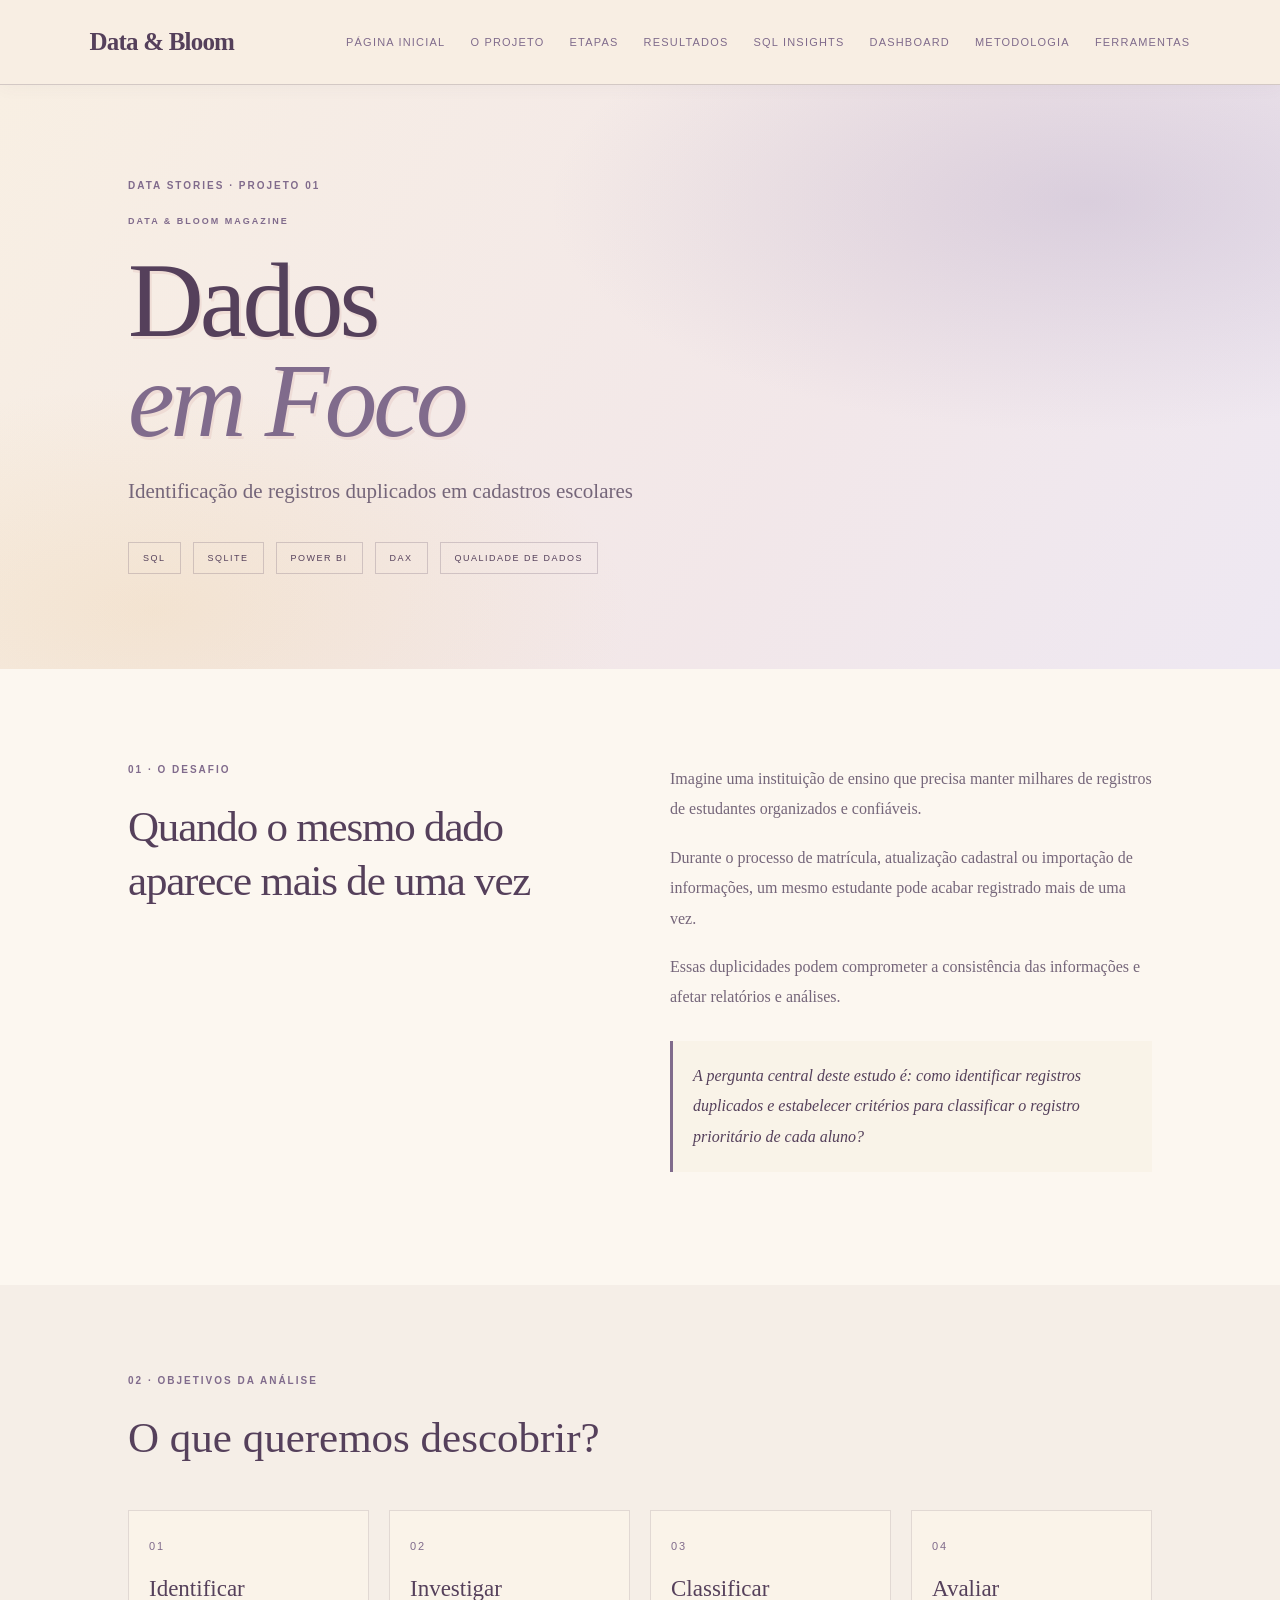
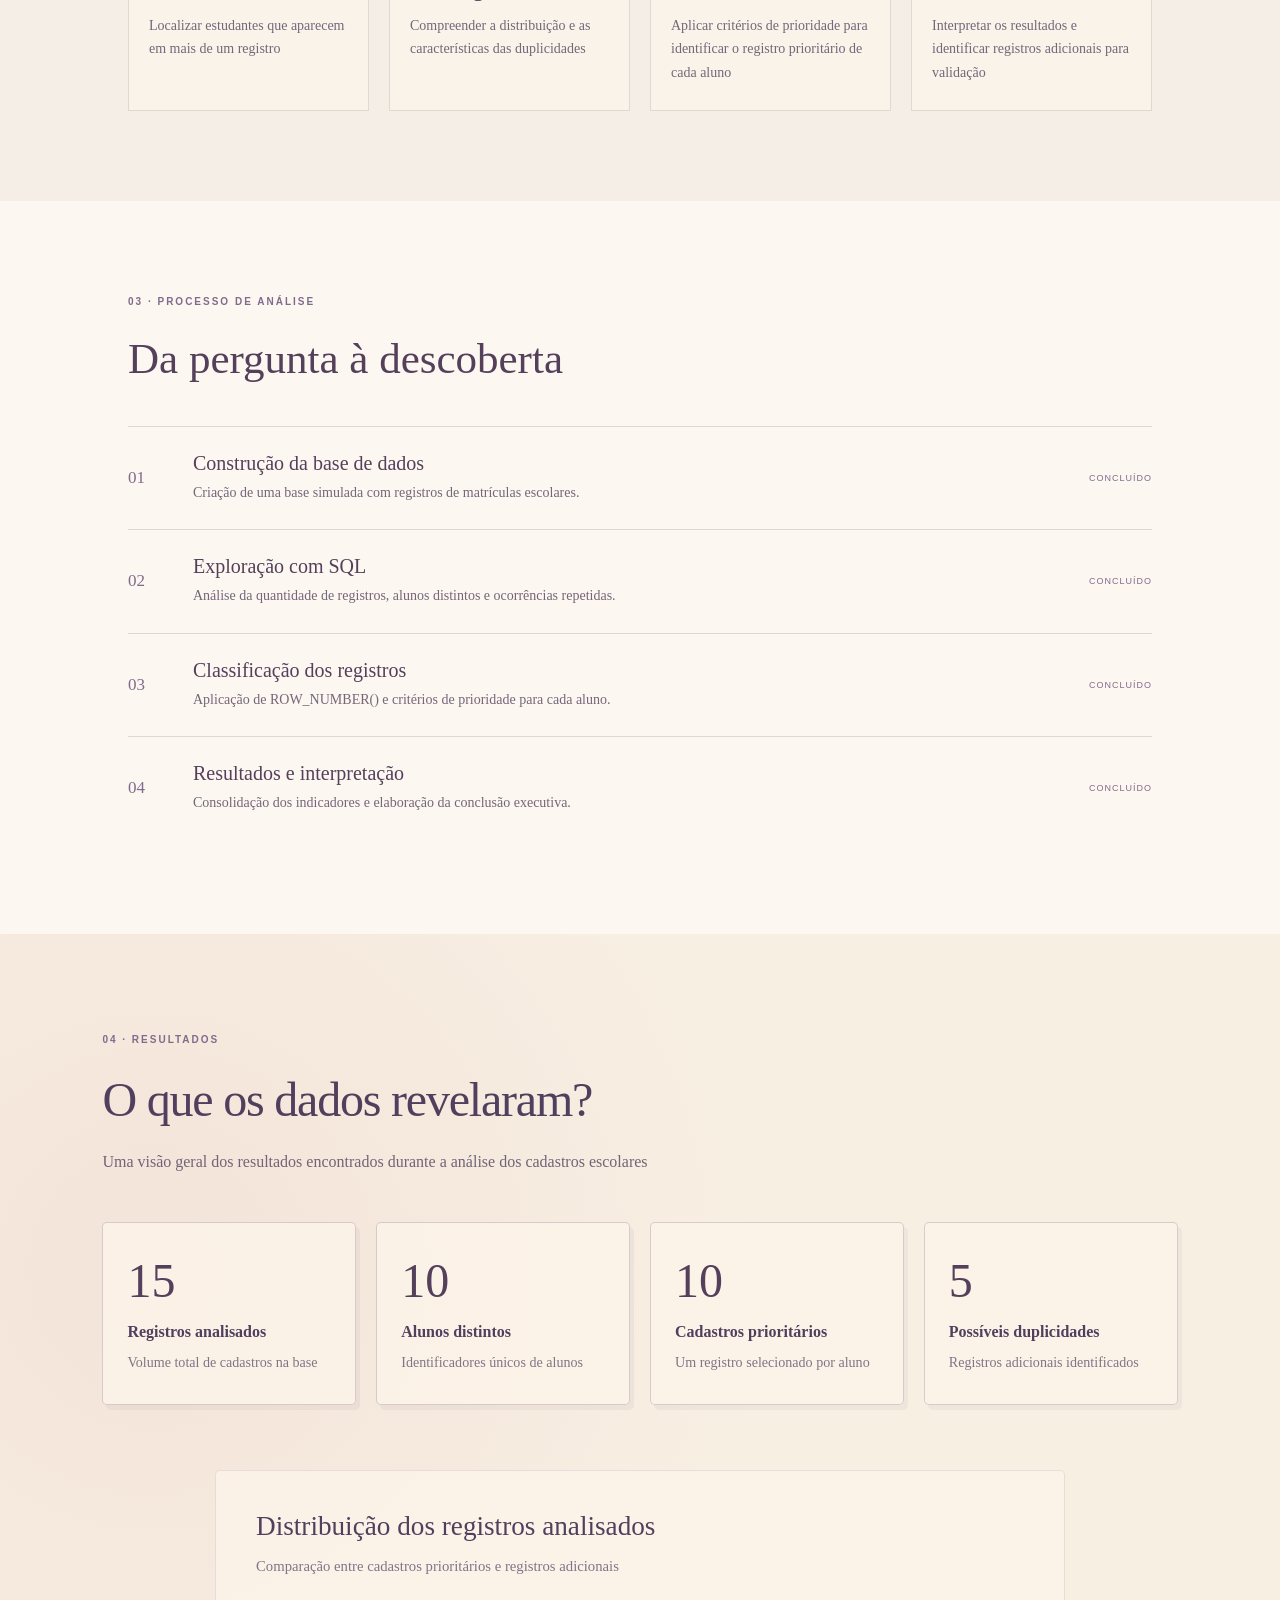
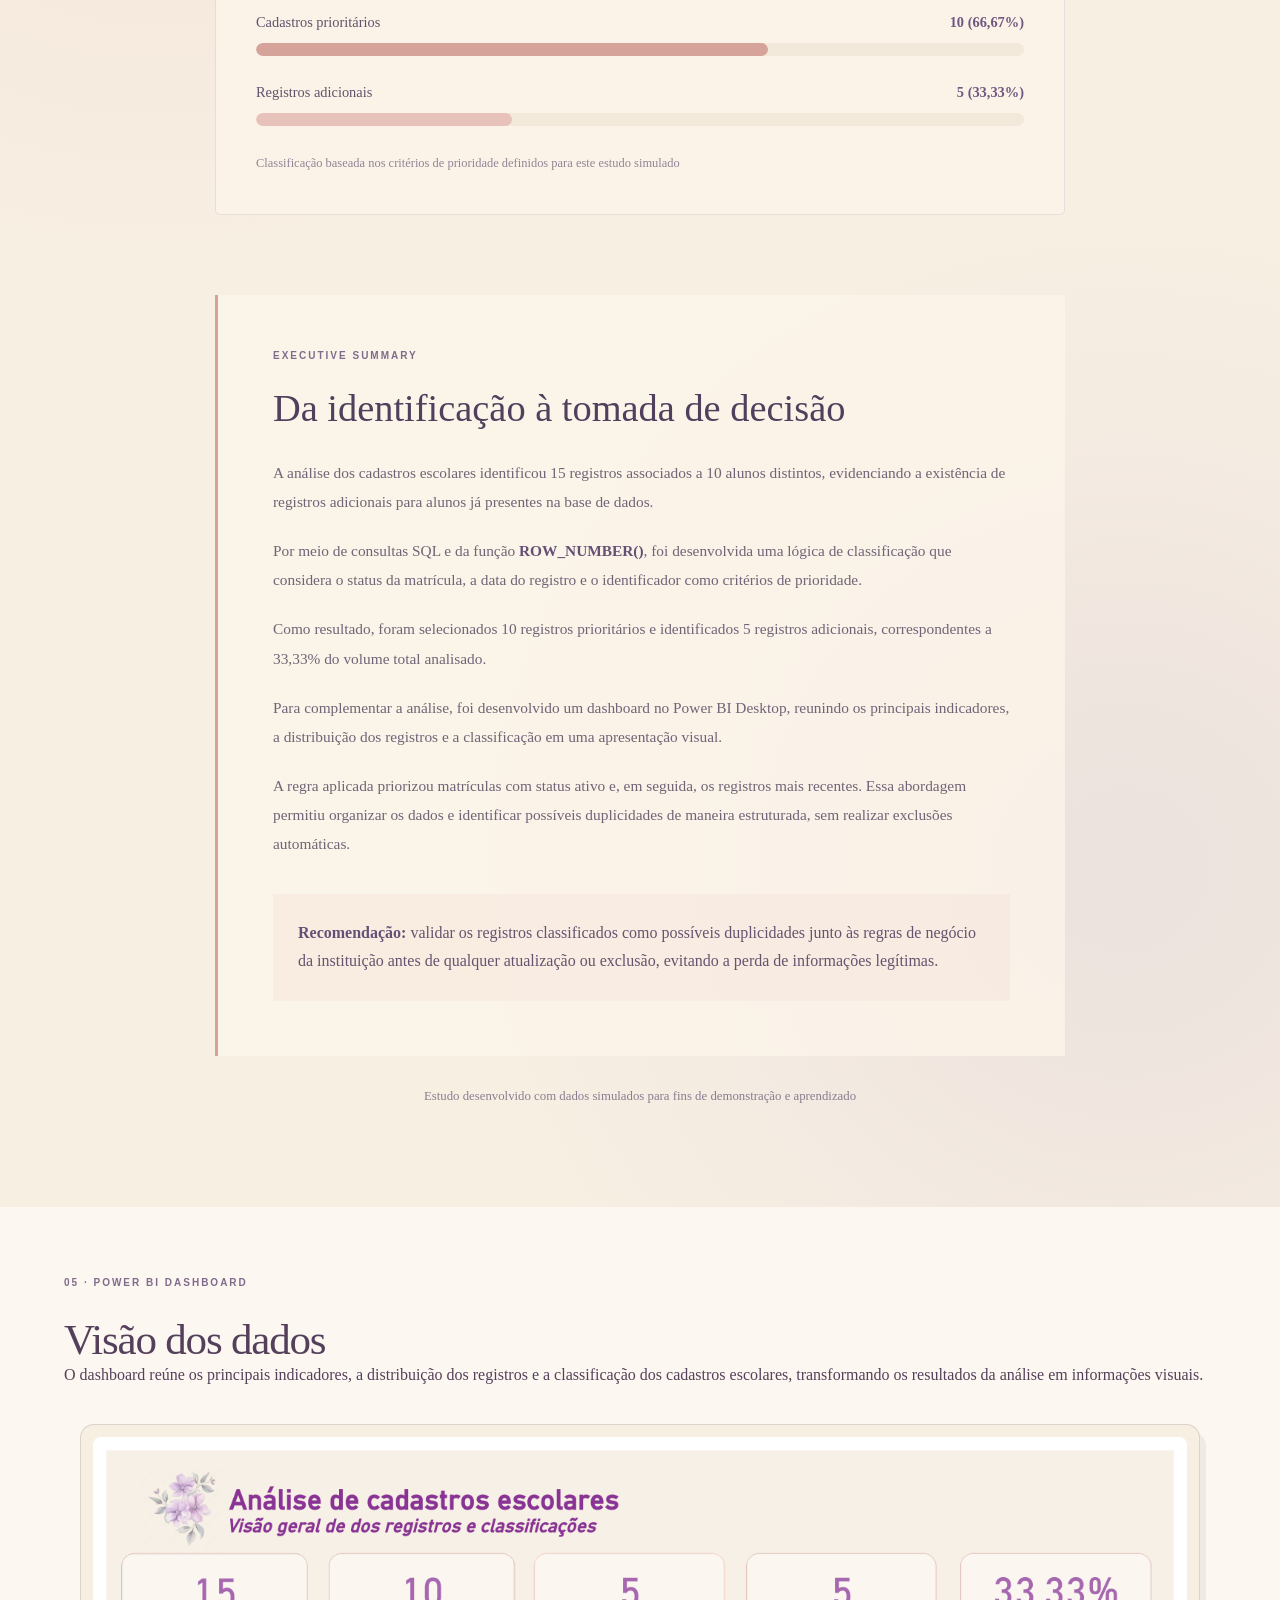
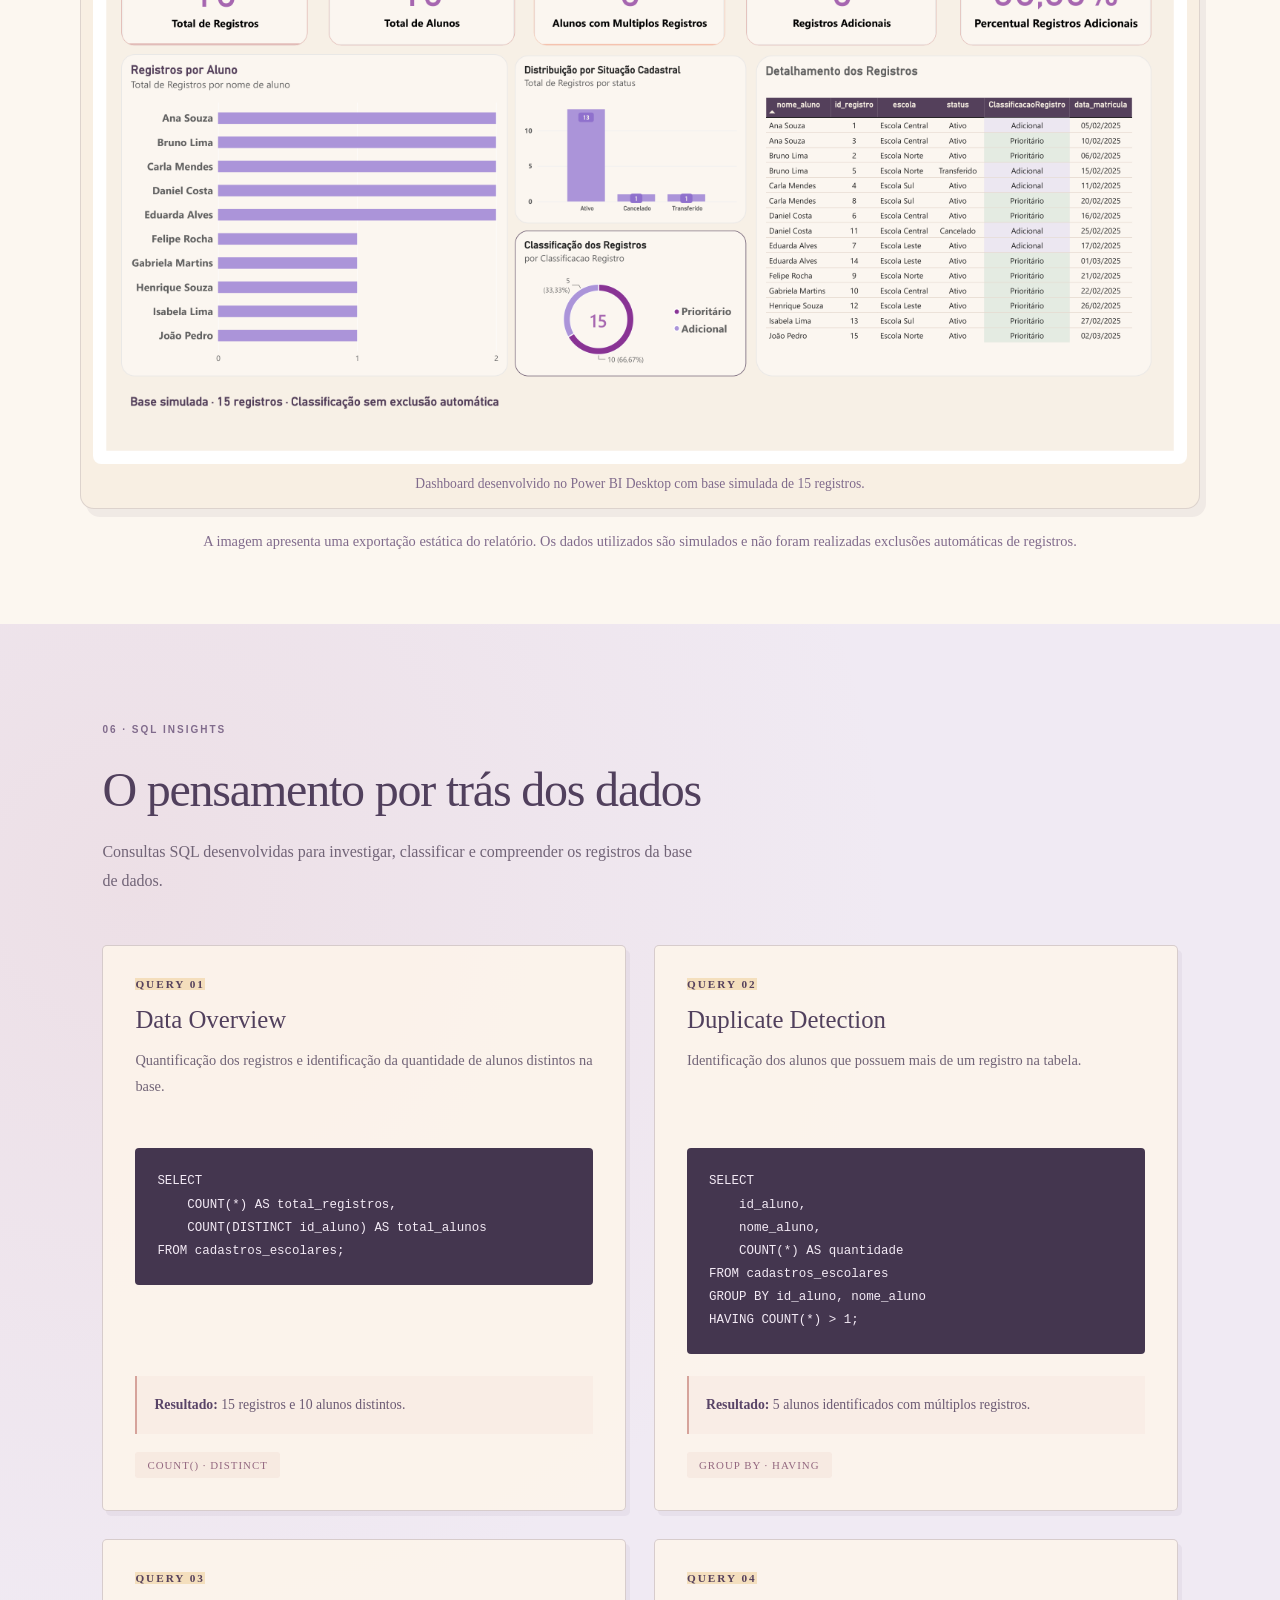
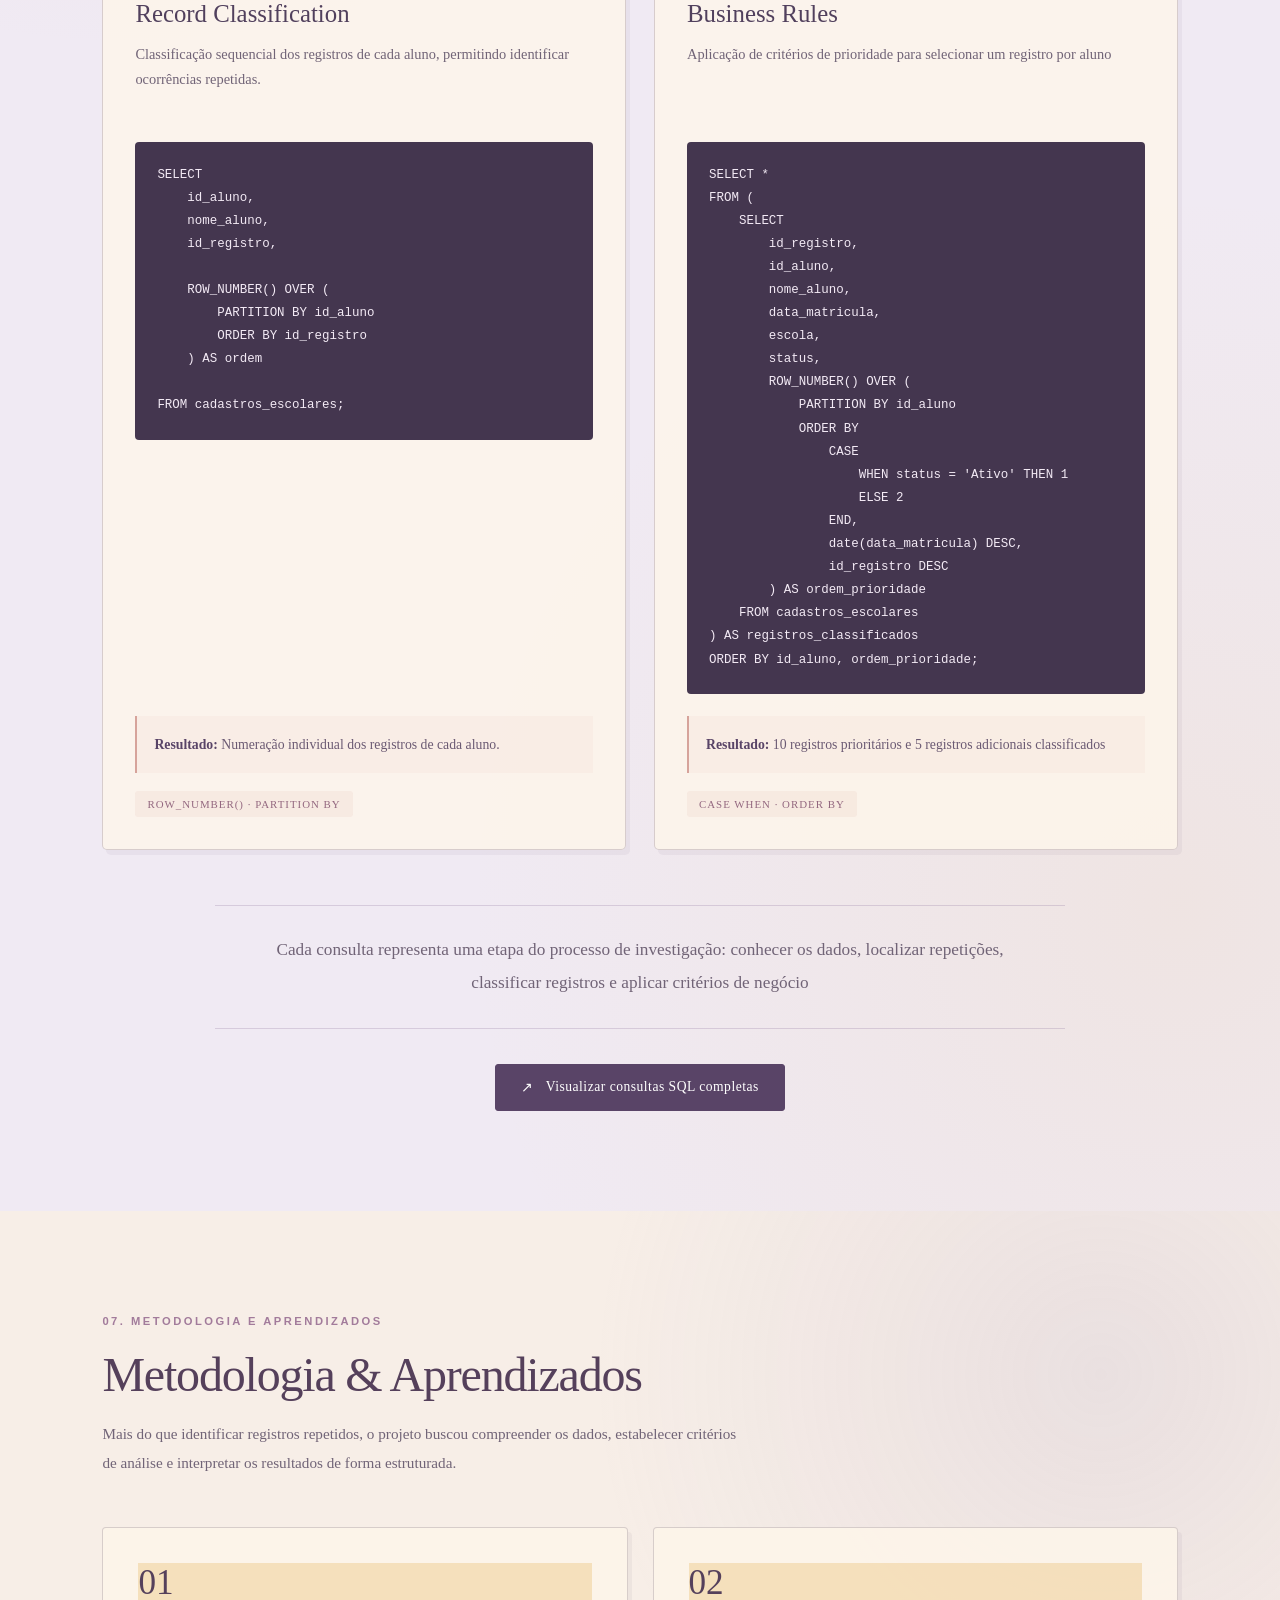
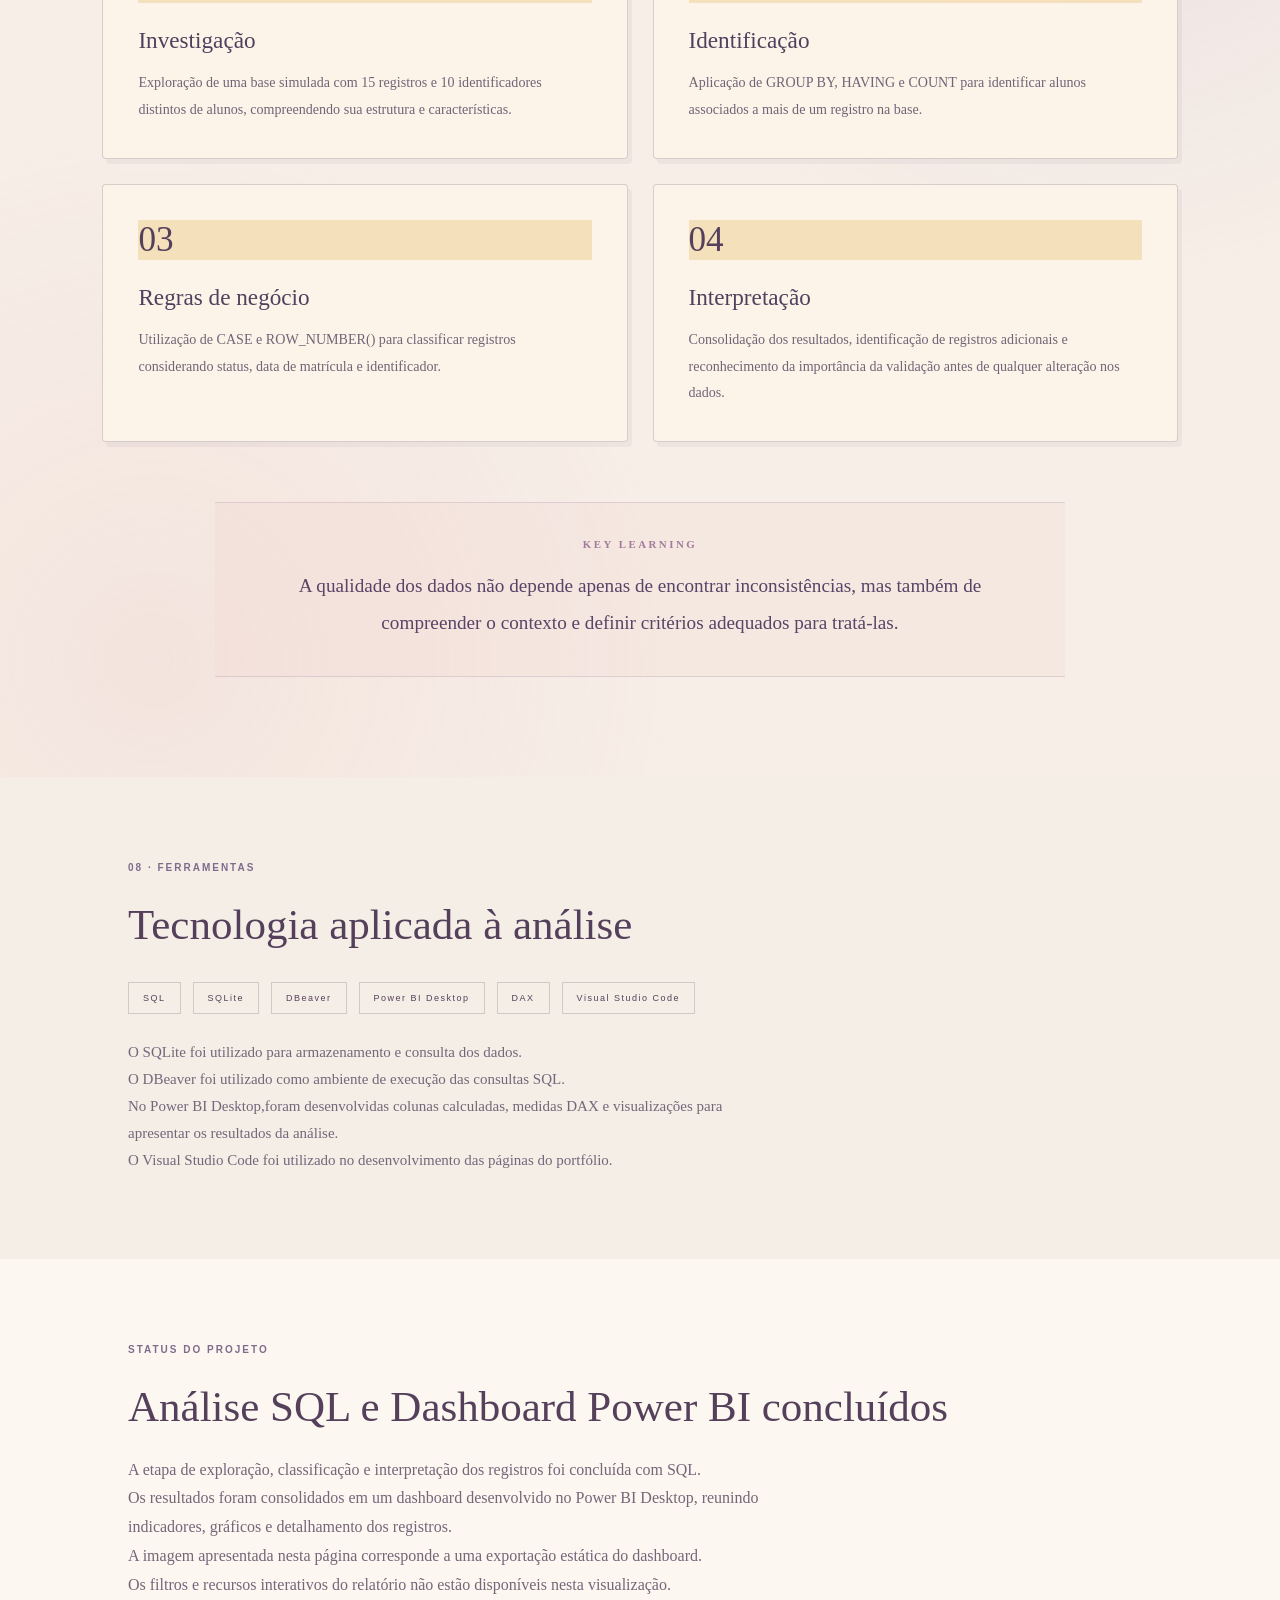
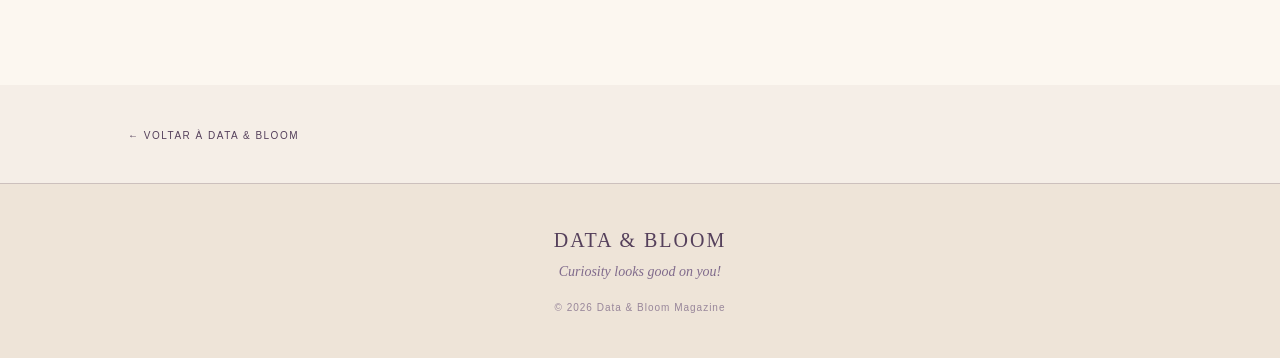
==== commit 3fbe6212: "Adiciona dashboard Power BI ao projeto Dados em Foco" ====
--- a/projeto-duplicidades.html
+++ b/projeto-duplicidades.html
@@ -22,6 +22,7 @@
             <a href="#etapas">Etapas</a>
             <a href="#resultados">Resultados</a>
             <a href="#sql-insights">SQL Insights</a>
+            <a href="#dashboard">Dashboard</a>
             <a href="#metodologia">Metodologia</a>
             <a href="#ferramentas">Ferramentas</a>
         </nav>
@@ -54,6 +55,8 @@
             <div class="project-meta">
                 <span>SQL</span>
                 <span>SQLITE</span>
+                <span>POWER BI</span>
+                <span>DAX</span>
                 <span>QUALIDADE DE DADOS</span>
             </div>
 
@@ -160,7 +163,6 @@
         </section>
 
 
-        <!-- ETAPAS -->
         
 <!-- ETAPAS -->
 
@@ -375,6 +377,13 @@
             Como resultado, foram selecionados 10 registros
             prioritários e identificados 5 registros adicionais,
             correspondentes a 33,33% do volume total analisado.
+        </p>
+
+        <p>
+            Para complementar a análise, foi desenvolvido um
+            dashboard no Power BI Desktop, reunindo os principais
+            indicadores, a distribuição dos registros e a
+            classificação em uma apresentação visual.
         </p>
 
         <p>
@@ -404,12 +413,71 @@
 
 
 
+<!-- POWER BI DASHBOARD -->
+
+<section class="powerbi-section" id="dashboard">
+
+    <span class="section-label">
+        05 · POWER BI DASHBOARD
+    </span>
+
+    <div class="project-section-heading">
+
+        <h2>
+            Visão dos dados
+        </h2>
+
+        <p>
+            O dashboard reúne os principais indicadores,
+            a distribuição dos registros e a classificação
+            dos cadastros escolares, transformando os
+            resultados da análise em informações visuais.
+        </p>
+
+    </div>
+
+    <figure class="powerbi-figure">
+
+        <a
+            href="imagens/dashboard-dados-em-foco.png"
+            target="_blank"
+            rel="noopener"
+            aria-label="Abrir dashboard em tamanho original"
+        >
+            <img
+                src="imagens/dashboard-dados-em-foco.png"
+                alt="Dashboard desenvolvido no Power BI com indicadores de cadastros escolares, registros por aluno, distribuição por situação cadastral, classificação dos registros e tabela detalhada."
+                class="powerbi-dashboard-image"
+                loading="lazy"
+                width="2952"
+                height="1692"
+            >
+        </a>
+
+        <figcaption>
+            Dashboard desenvolvido no Power BI Desktop
+            com base simulada de 15 registros.
+        </figcaption>
+
+    </figure>
+
+    <p class="powerbi-note">
+        A imagem apresenta uma exportação estática
+        do relatório. Os dados utilizados são simulados
+        e não foram realizadas exclusões automáticas
+        de registros.
+    </p>
+
+</section>
+
+
+
 
 <!-- SQL INSIGHTS -->
 <section class="sql-insights" id="sql-insights">
 
     <span class="section-label">
-        05 · SQL INSIGHTS
+        06 · SQL INSIGHTS
     </span>
 
     <div class="project-section-heading">
@@ -603,7 +671,7 @@
 
 <section class="methodology-section" id="metodologia">
 
-    <span class="section-label">06. PROJECT APPROACH</span>
+    <span class="section-label">07. METODOLOGIA E APRENDIZADOS</span>
 
     <div class="methodology-heading">
         <h2>Metodologia & Aprendizados</h2>
@@ -706,7 +774,7 @@
 <section class="project-tools" id="ferramentas">
 
     <span class="section-label">
-        07 · FERRAMENTAS
+        08 · FERRAMENTAS
     </span>
 
     <h2>
@@ -717,15 +785,20 @@
         <span>SQL</span>
         <span>SQLite</span>
         <span>DBeaver</span>
+        <span>Power BI Desktop</span>
+        <span>DAX</span>
         <span>Visual Studio Code</span>
     </div>
 
     <p>
         O SQLite foi utilizado para armazenamento e consulta
-        dos dados. O DBeaver foi utilizado como ambiente
-        de execução das consultas SQL, enquanto o Visual
-        Studio Code foi utilizado no desenvolvimento
-        da apresentação do projeto.
+        dos dados. <br>
+        O DBeaver foi utilizado como ambiente
+        de execução das consultas SQL. <br>
+        No Power BI Desktop,foram desenvolvidas colunas calculadas, medidas DAX
+        e visualizações para apresentar os resultados da análise. <br>
+        O Visual Studio Code foi utilizado no desenvolvimento
+        das páginas do portfólio.
     </p>
 
 </section>
@@ -741,16 +814,20 @@
     </span>
 
     <h2>
-        Análise SQL concluída
+        Análise SQL e Dashboard Power BI concluídos
     </h2>
 
     <p>
         A etapa de exploração, classificação e interpretação
-        dos registros foi concluída. Os resultados foram
-        documentados e organizados para apresentação.
-        As próximas possibilidades incluem a criação de
-        visualizações interativas e o aprofundamento
-        da análise da qualidade dos dados.
+        dos registros foi concluída com SQL.<br> 
+        Os resultados foram consolidados em um dashboard desenvolvido
+        no Power BI Desktop, reunindo indicadores, gráficos
+        e detalhamento dos registros. <br>
+
+        A imagem apresentada nesta página corresponde
+        a uma exportação estática do dashboard. <br>
+        Os filtros e recursos interativos do relatório não estão
+        disponíveis nesta visualização.
     </p>
 
 </section>
--- a/style.css
+++ b/style.css
@@ -2563,3 +2563,83 @@
     }
 }
 
+
+
+/* ==========================================
+   POWER BI DASHBOARD — DATA & BLOOM
+========================================== */
+
+.powerbi-section {
+    padding: 70px 5%;
+    background: var(--paper-light);
+}
+
+.powerbi-figure {
+    width: 100%;
+    max-width: 1120px;
+    margin: 40px auto 0;
+    padding: 12px;
+
+    background: var(--paper-cover);
+    border: 1px solid rgba(85, 64, 91, 0.16);
+    border-radius: 14px;
+
+    box-shadow: 6px 8px 0 rgba(85, 64, 91, 0.07);
+}
+
+.powerbi-figure a {
+    display: block;
+    line-height: 0;
+}
+
+.powerbi-dashboard-image {
+    display: block;
+    width: 100%;
+    max-width: 100%;
+    height: auto;
+
+    object-fit: contain;
+    border-radius: 8px;
+}
+
+.powerbi-figure figcaption {
+    padding: 12px 6px 4px;
+
+    color: var(--mauve);
+    font-size: 0.85rem;
+    text-align: center;
+}
+
+.powerbi-note {
+    max-width: 1120px;
+    margin: 20px auto 0;
+
+    color: var(--mauve);
+    font-size: 0.9rem;
+    line-height: 1.7;
+    text-align: center;
+}
+
+/* RESPONSIVIDADE */
+
+@media (max-width: 650px) {
+
+    .powerbi-section {
+        padding: 45px 18px;
+    }
+
+    .powerbi-figure {
+        padding: 6px;
+        margin-top: 25px;
+        border-radius: 10px;
+    }
+
+    .powerbi-figure figcaption {
+        font-size: 0.75rem;
+    }
+
+    .powerbi-note {
+        font-size: 0.8rem;
+    }
+
+}
